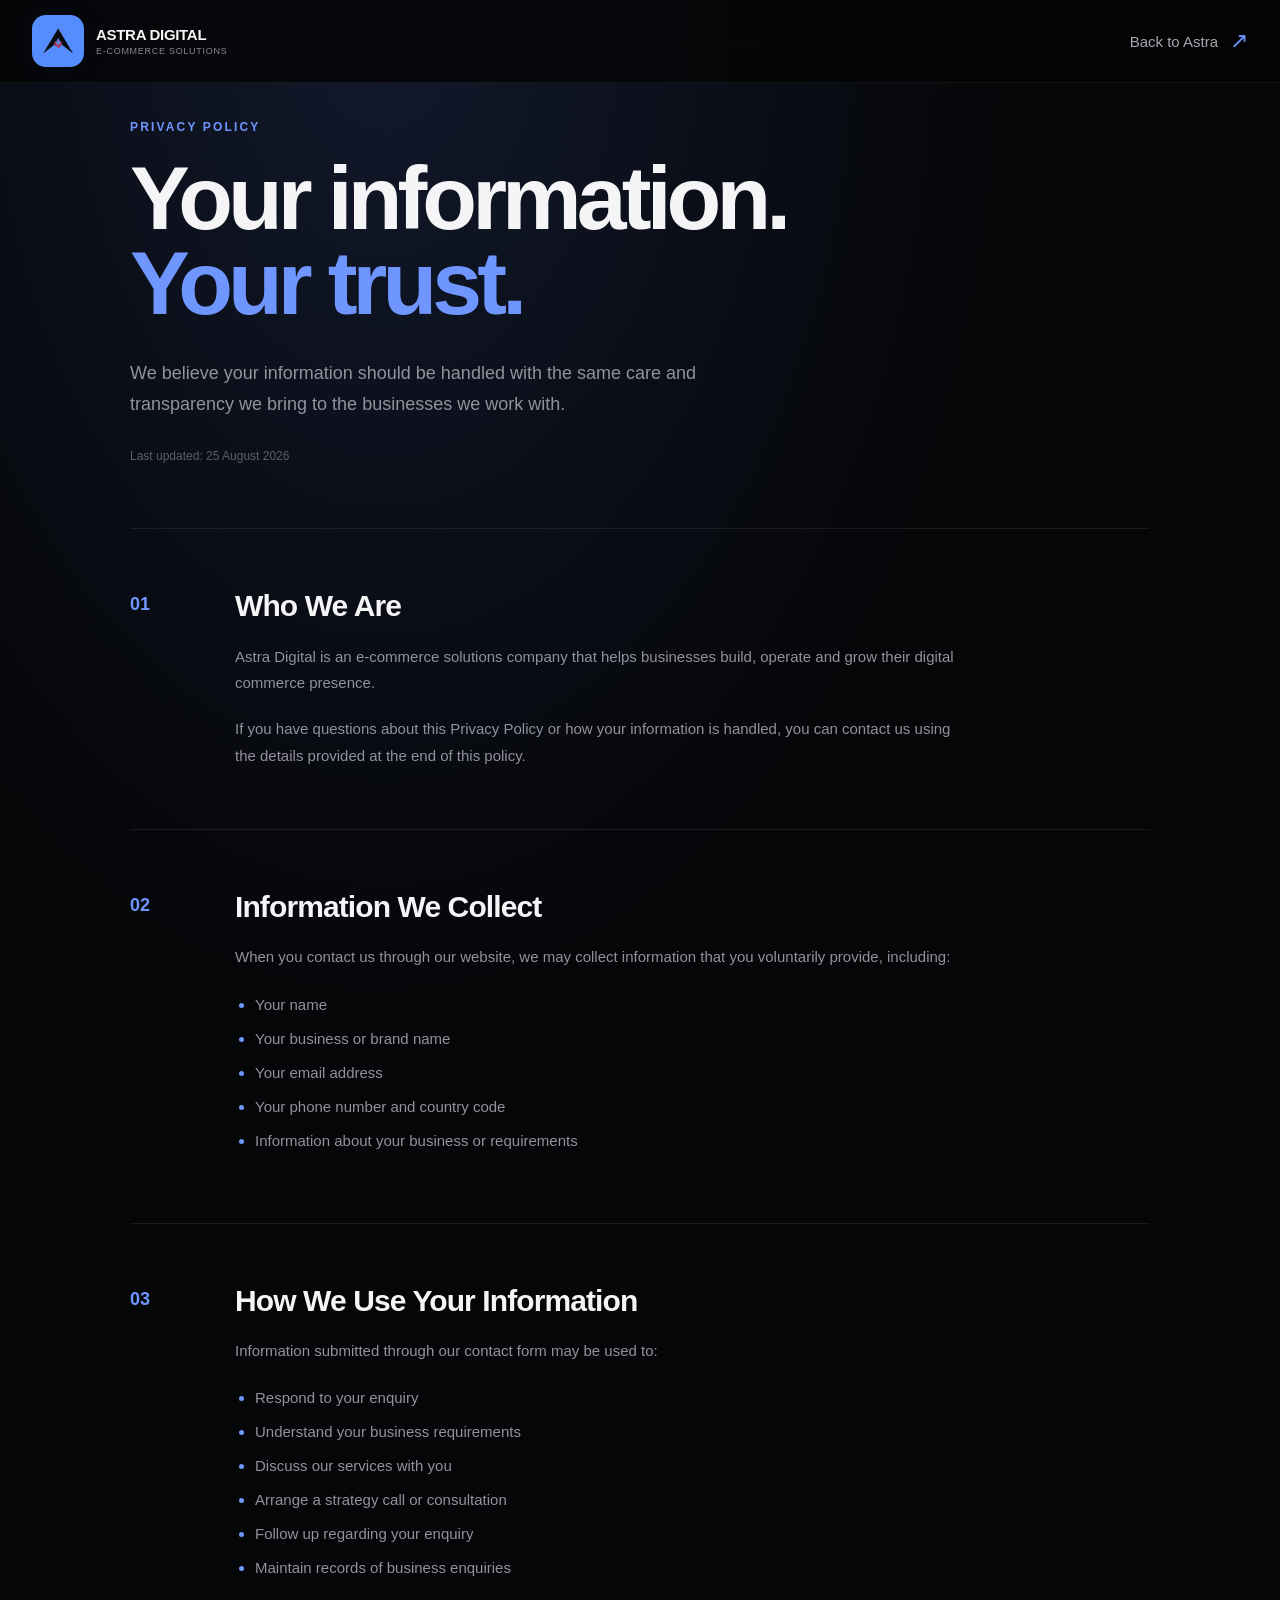
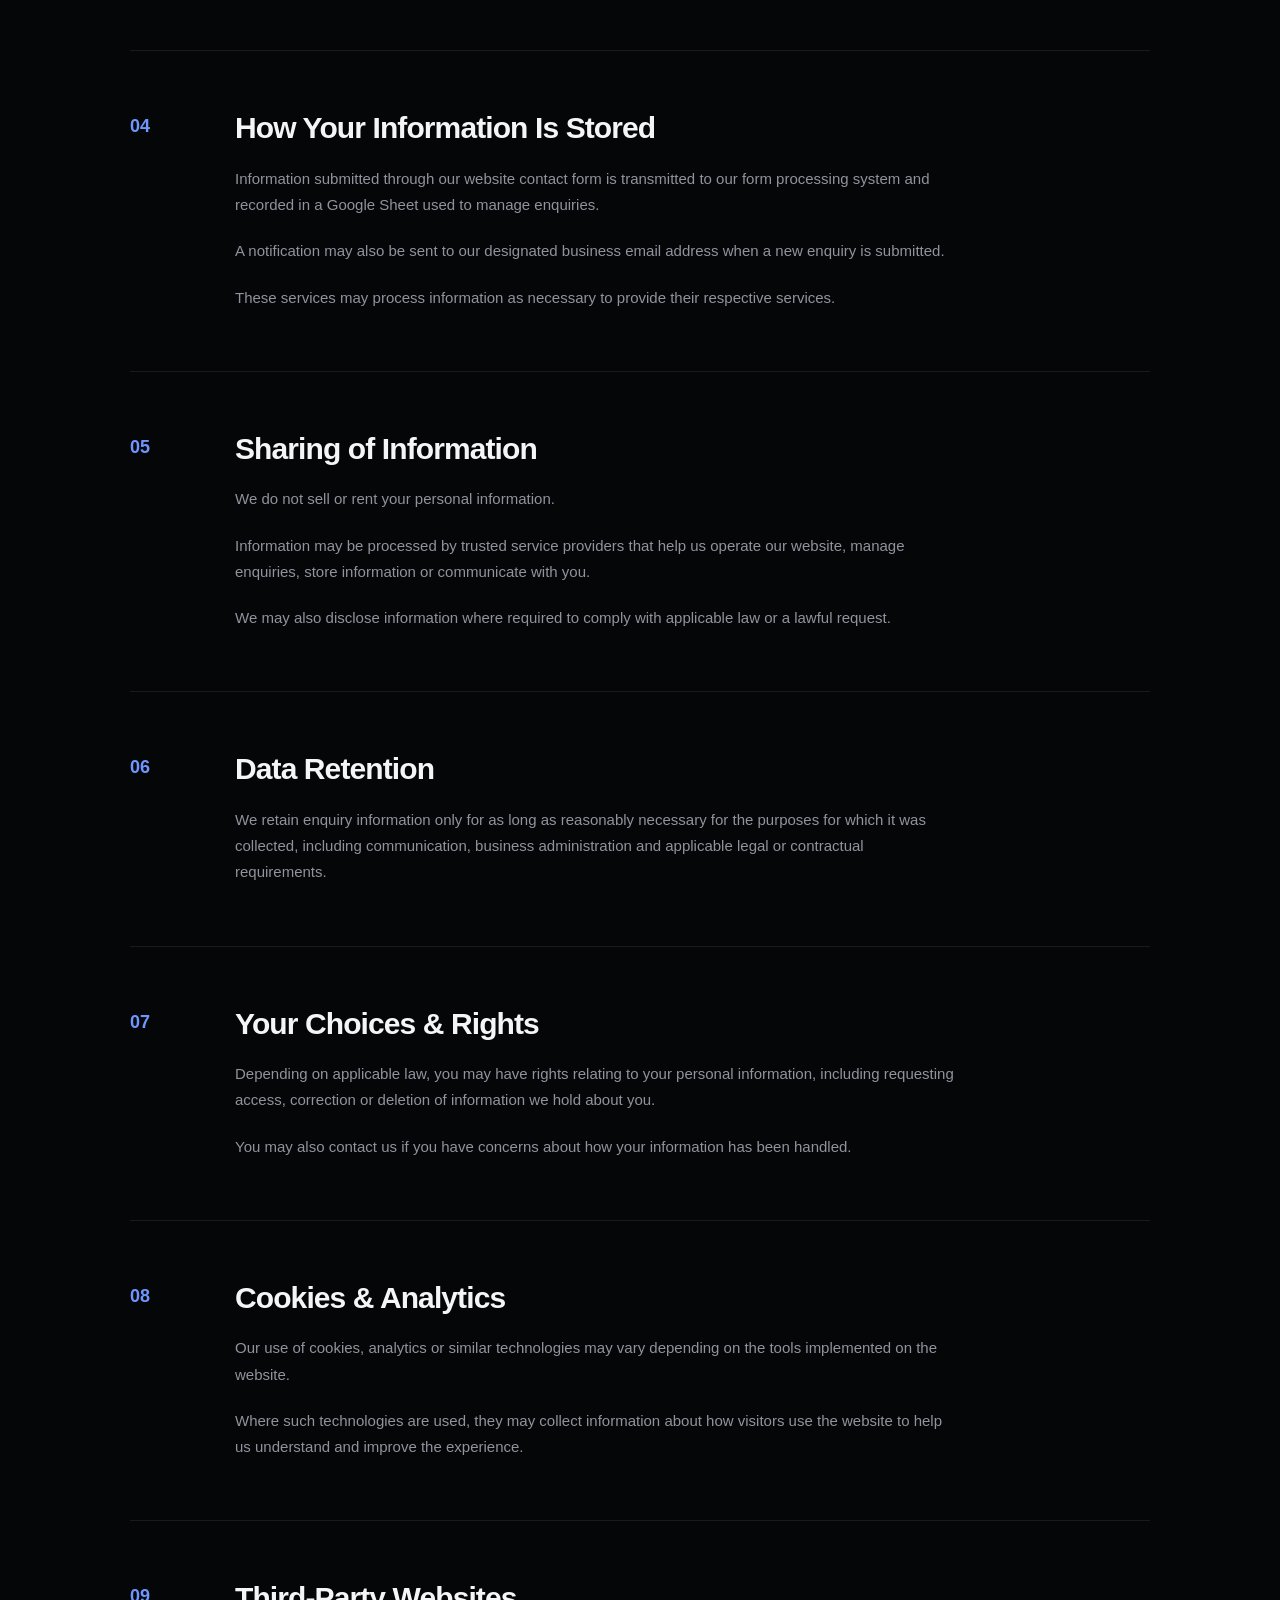
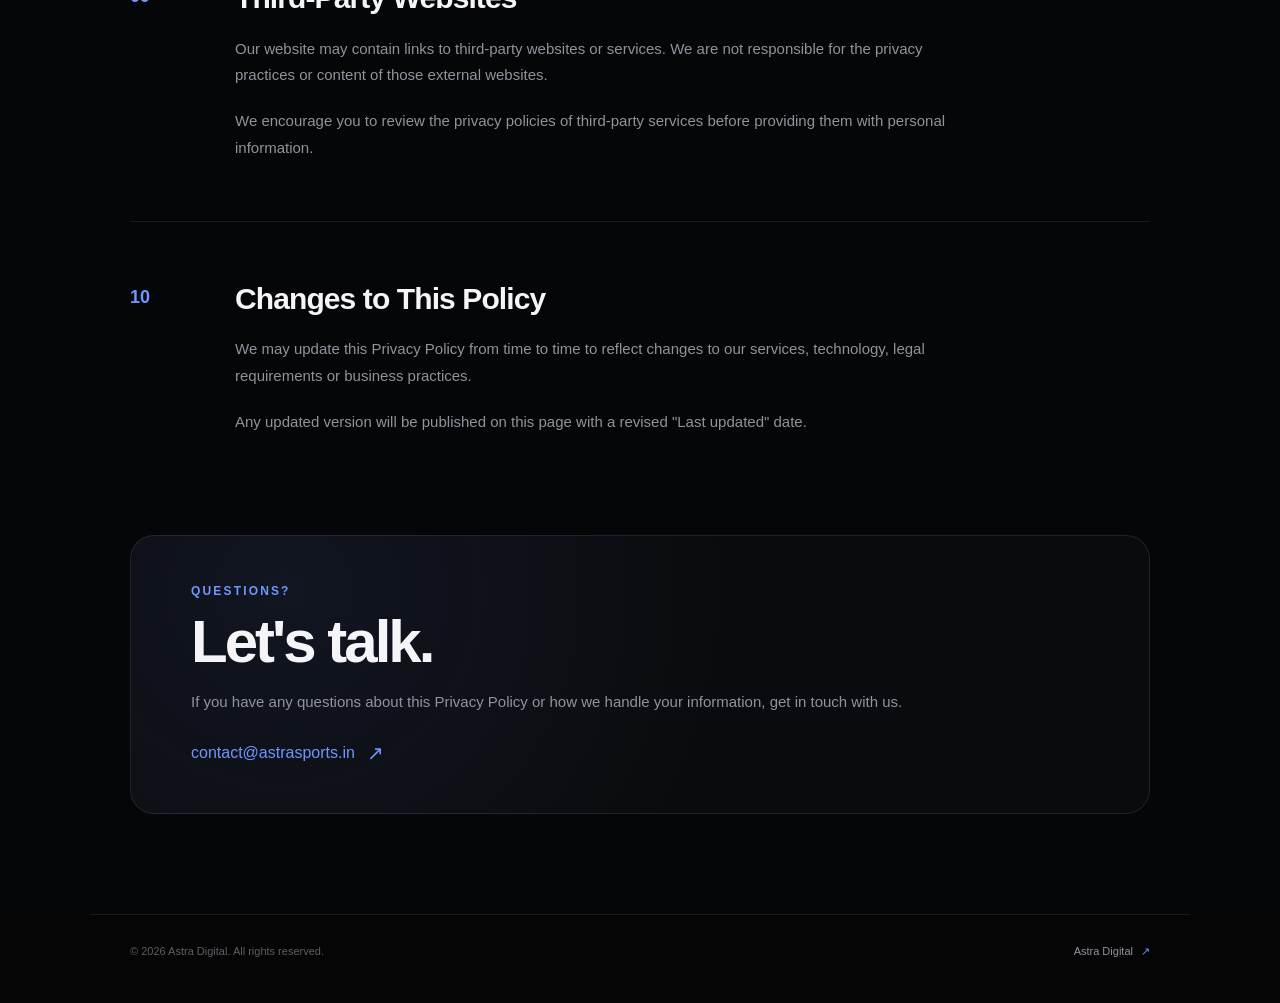
==== privacy-policy.html @ 1fd8cf03 "Update website" ====
<!DOCTYPE html>
<html lang="en">

<head>
    <meta charset="UTF-8">

    <meta
        name="viewport"
        content="width=device-width, initial-scale=1.0"
    >

    <title>Privacy Policy — Astra Digital</title>

    <meta
        name="description"
        content="Privacy Policy for Astra Digital — E-Commerce Solutions."
    >

    <link rel="stylesheet" href="css/styles.css">
    <link rel="stylesheet" href="css/privacy-policy.css">
</head>

<body>

   <!-- =====================================================
     PRIVACY PAGE NAVBAR
====================================================== -->

<header class="site-header privacy-header">

  <div class="container nav">

    <a href="index.html" class="logo">
      <span class="logo-mark">
        <img src="assets/images/astra-logo.png" alt="Astra Digital">
      </span>

      <span class="logo-text">
        <strong>ASTRA DIGITAL</strong>
        <small>E-COMMERCE SOLUTIONS</small>
      </span>
    </a>

    <a href="index.html" class="privacy-back">
      Back to Astra
      <span>↗</span>
    </a>

  </div>

</header>


    <!-- =========================
         PRIVACY POLICY
    ========================== -->

    <main class="privacy-page">

        <section class="privacy-hero">

            <div class="privacy-label">
                PRIVACY POLICY
            </div>

            <h1>
                Your information.
                <span>Your trust.</span>
            </h1>

            <p class="privacy-intro">
                We believe your information should be handled
                with the same care and transparency we bring
                to the businesses we work with.
            </p>

            <div class="privacy-updated">
                Last updated: 25 August 2026
            </div>

        </section>


        <section class="privacy-content">

            <article class="privacy-block">

                <span class="privacy-number">01</span>

                <div>
                    <h2>Who We Are</h2>

                    <p>
                        Astra Digital is an e-commerce solutions
                        company that helps businesses build,
                        operate and grow their digital commerce
                        presence.
                    </p>

                    <p>
                        If you have questions about this Privacy
                        Policy or how your information is handled,
                        you can contact us using the details provided
                        at the end of this policy.
                    </p>
                </div>

            </article>


            <article class="privacy-block">

                <span class="privacy-number">02</span>

                <div>
                    <h2>Information We Collect</h2>

                    <p>
                        When you contact us through our website,
                        we may collect information that you
                        voluntarily provide, including:
                    </p>

                    <ul>
                        <li>Your name</li>
                        <li>Your business or brand name</li>
                        <li>Your email address</li>
                        <li>Your phone number and country code</li>
                        <li>Information about your business or requirements</li>
                    </ul>

                </div>

            </article>


            <article class="privacy-block">

                <span class="privacy-number">03</span>

                <div>
                    <h2>How We Use Your Information</h2>

                    <p>
                        Information submitted through our contact
                        form may be used to:
                    </p>

                    <ul>
                        <li>Respond to your enquiry</li>
                        <li>Understand your business requirements</li>
                        <li>Discuss our services with you</li>
                        <li>Arrange a strategy call or consultation</li>
                        <li>Follow up regarding your enquiry</li>
                        <li>Maintain records of business enquiries</li>
                    </ul>

                </div>

            </article>


            <article class="privacy-block">

                <span class="privacy-number">04</span>

                <div>
                    <h2>How Your Information Is Stored</h2>

                    <p>
                        Information submitted through our website
                        contact form is transmitted to our form
                        processing system and recorded in a
                        Google Sheet used to manage enquiries.
                    </p>

                    <p>
                        A notification may also be sent to our
                        designated business email address when
                        a new enquiry is submitted.
                    </p>

                    <p>
                        These services may process information
                        as necessary to provide their respective
                        services.
                    </p>

                </div>

            </article>


            <article class="privacy-block">

                <span class="privacy-number">05</span>

                <div>
                    <h2>Sharing of Information</h2>

                    <p>
                        We do not sell or rent your personal
                        information.
                    </p>

                    <p>
                        Information may be processed by trusted
                        service providers that help us operate
                        our website, manage enquiries, store
                        information or communicate with you.
                    </p>

                    <p>
                        We may also disclose information where
                        required to comply with applicable law
                        or a lawful request.
                    </p>

                </div>

            </article>


            <article class="privacy-block">

                <span class="privacy-number">06</span>

                <div>
                    <h2>Data Retention</h2>

                    <p>
                        We retain enquiry information only for as
                        long as reasonably necessary for the
                        purposes for which it was collected,
                        including communication, business
                        administration and applicable legal or
                        contractual requirements.
                    </p>

                </div>

            </article>


            <article class="privacy-block">

                <span class="privacy-number">07</span>

                <div>
                    <h2>Your Choices &amp; Rights</h2>

                    <p>
                        Depending on applicable law, you may have
                        rights relating to your personal information,
                        including requesting access, correction or
                        deletion of information we hold about you.
                    </p>

                    <p>
                        You may also contact us if you have concerns
                        about how your information has been handled.
                    </p>

                </div>

            </article>


            <article class="privacy-block">

                <span class="privacy-number">08</span>

                <div>
                    <h2>Cookies &amp; Analytics</h2>

                    <p>
                        Our use of cookies, analytics or similar
                        technologies may vary depending on the
                        tools implemented on the website.
                    </p>

                    <p>
                        Where such technologies are used, they may
                        collect information about how visitors use
                        the website to help us understand and improve
                        the experience.
                    </p>

                </div>

            </article>


            <article class="privacy-block">

                <span class="privacy-number">09</span>

                <div>
                    <h2>Third-Party Websites</h2>

                    <p>
                        Our website may contain links to third-party
                        websites or services. We are not responsible
                        for the privacy practices or content of
                        those external websites.
                    </p>

                    <p>
                        We encourage you to review the privacy
                        policies of third-party services before
                        providing them with personal information.
                    </p>

                </div>

            </article>


            <article class="privacy-block">

                <span class="privacy-number">10</span>

                <div>
                    <h2>Changes to This Policy</h2>

                    <p>
                        We may update this Privacy Policy from time
                        to time to reflect changes to our services,
                        technology, legal requirements or business
                        practices.
                    </p>

                    <p>
                        Any updated version will be published on
                        this page with a revised "Last updated"
                        date.
                    </p>

                </div>

            </article>


            <!-- =========================
                 CONTACT CTA
            ========================== -->

            <section class="privacy-contact">

                <div class="privacy-label">
                    QUESTIONS?
                </div>

                <h2>
                    Let's talk.
                </h2>

                <p>
                    If you have any questions about this Privacy
                    Policy or how we handle your information,
                    get in touch with us.
                </p>

                <a
                    href="mailto:contact@astrasports.in"
                    class="privacy-email"
                >
                    contact@astrasports.in
                    <span>↗</span>
                </a>

            </section>

        </section>

    </main>


    <!-- =========================
         FOOTER
    ========================== -->

    <footer class="privacy-footer">

        <div>
            © 2026 Astra Digital. All rights reserved.
        </div>

        <a href="index.html">
            Astra Digital
            <span>↗</span>
        </a>

    </footer>

</body>

</html>
---- css/styles.css ----
/* =========================================================
   ASTRA DIGITAL
   GLOBAL DESIGN SYSTEM
========================================================= */

:root {
  --bg: #050505;
  --surface: #0f0f0f;
  --surface-2: #131313;
  --surface-3: #181818;

  --text: #f5f5f5;
  --text-soft: #c2c2c8;
  --text-muted: #8b8b95;
  --text-dim: #66666f;

  --blue: #558dff;
  --blue-bright: #6b98ff;
  --purple: #8b5cf6;

  --border: rgba(255, 255, 255, 0.08);
  --border-hover: rgba(255, 255, 255, 0.18);

  --green: #25d366;

  --container: 1280px;
  --gutter: 32px;

  --radius-sm: 12px;
  --radius-md: 16px;
  --radius-lg: 20px;
  --radius-xl: 24px;

  --ease: cubic-bezier(0.22, 1, 0.36, 1);
}


/* =========================================================
   RESET
========================================================= */

* {
  margin: 0;
  padding: 0;
  box-sizing: border-box;
}

html {
  scroll-behavior: smooth;
  background: var(--bg);
}

body {
  min-height: 100vh;

  background: var(--bg);
  color: var(--text);

  font-family: "Inter", sans-serif;

  -webkit-font-smoothing: antialiased;
  -moz-osx-font-smoothing: grayscale;

  overflow-x: hidden;
}

body,
button,
input,
textarea {
  font-family: "Inter", sans-serif;
}

a {
  color: inherit;
  text-decoration: none;
}

button,
input,
textarea {
  border: 0;
  outline: 0;
}

button {
  cursor: pointer;
}

img {
  max-width: 100%;
  display: block;
}

::selection {
  background: rgba(85, 141, 255, 0.35);
  color: #fff;
}


/* =========================================================
   GLOBAL
========================================================= */

.container {
  width: min(calc(100% - (var(--gutter) * 2)), var(--container));
  margin: 0 auto;
}

.section {
  position: relative;
  padding: 80px 0;
  background: var(--bg);
}

.section-label {
  display: inline-block;

  color: #a6a6af;

  font-family: "Inter", sans-serif;
  font-size: 11px;
  font-weight: 600;

  letter-spacing: 0.18em;
  text-transform: uppercase;
}

.section-heading {
  max-width: 760px;
  margin-bottom: 25px;
}

.section-heading.centered {
  margin-left: auto;
  margin-right: auto;
  text-align: center;
}

.section-heading h2 {
  margin-top: 18px;

  font-size: clamp(42px, 5vw, 64px);
  line-height: 1.05;

  letter-spacing: -0.045em;
  font-weight: 700;
}

.section-heading h2 span {
  display: block;

  color: #7d7d86;
}

.section-heading p {
  max-width: 680px;

  margin-top: 22px;

  color: var(--text-muted);

  font-size: 17px;
  line-height: 1.7;
}


/* =========================================================
   NAVBAR
========================================================= */

.site-header {
  position: fixed;

  top: 0;
  left: 0;

  width: 100%;

  z-index: 1000;

  border-bottom: 1px solid rgba(255, 255, 255, 0.06);

  background: rgba(5, 5, 5, 0.78);

  backdrop-filter: blur(20px);
  -webkit-backdrop-filter: blur(20px);
}

.nav {
  height: 82px;

  display: flex;
  align-items: center;
  justify-content: space-between;
}

.logo {
  display: inline-flex;
  align-items: center;

  gap: 12px;

  flex-shrink: 0;
}

.logo-mark {
  width: 52px;
  height: 52px;

  display: grid;
  place-items: center;

  flex-shrink: 0;

  border-radius: 14px;

  background: #558DFF;
  box-shadow: 0 0 25px rgba(85, 141, 255, 0.06);

  overflow: hidden;
}

.logo-mark img {
  width: 46px;
  height: 46px;

  display: block;

  object-fit: contain;
}

.logo-text {
  display: flex;
  flex-direction: column;

  gap: 3px;
}

.logo-text strong {
  font-size: 15px;
  font-weight: 700;

  letter-spacing: -0.02em;
}

.logo-text small {
  color: var(--text-muted);

  font-size: 9px;
  font-weight: 500;

  letter-spacing: 0.08em;
}

.nav-links {
  display: flex;
  align-items: center;

  gap: 36px;

  margin-left: auto;
  margin-right: 55px;
}

.nav-links a {
  color: #a5a5ad;

  font-size: 13px;
  font-weight: 500;

  transition:
    color 0.3s ease;
}

.nav-links a:hover {
  color: #fff;
}

.nav-button {
  display: inline-flex;
  align-items: center;
  justify-content: center;

  gap: 9px;

  min-height: 44px;

  padding: 0 18px;

  border-radius: 12px;

  background: var(--blue);

  color: #fff;

  font-size: 12px;
  font-weight: 600;

  transition:
    transform 0.3s var(--ease),
    background 0.3s ease,
    box-shadow 0.3s ease;
}

.nav-button:hover {
  transform: translateY(-2px);

  background: var(--blue-bright);

  box-shadow:
    0 12px 30px rgba(85, 141, 255, 0.2);
}

.nav-button span {
  font-size: 16px;
}

.mobile-menu-toggle {
  display: none;

  width: 42px;
  height: 42px;

  border: 1px solid var(--border);
  border-radius: 12px;

  background: var(--surface);

  flex-direction: column;
  align-items: center;
  justify-content: center;

  gap: 4px;
}

.mobile-menu-toggle span {
    display: block;

    width: 18px;
    height: 2px;

    border-radius: 10px;

    background: #fff;

    transition:
        transform 0.35s cubic-bezier(0.22, 1, 0.36, 1),
        opacity 0.25s ease;
}

.mobile-menu-toggle.active span:nth-child(1) {
    transform: translateY(4px) rotate(45deg);
}

.mobile-menu-toggle.active span:nth-child(2) {
    opacity: 0;
}

.mobile-menu-toggle.active span:nth-child(3) {
    transform: translateY(-4px) rotate(-45deg);
}

.mobile-menu {
  display: none;
}



/* =========================================================
   BUTTONS
========================================================= */

.button {
  min-height: 54px;

  display: inline-flex;
  align-items: center;
  justify-content: center;

  gap: 10px;

  padding: 0 23px;

  border-radius: 12px;

  font-size: 14px;
  font-weight: 600;

  transition:
    transform 0.3s var(--ease),
    border-color 0.3s ease,
    background 0.3s ease,
    box-shadow 0.3s ease;
}

.button-primary {
  background:
    linear-gradient(
      100deg,
      var(--blue),
      var(--purple)
    );

  color: #fff;

  box-shadow:
    0 14px 35px rgba(85, 141, 255, 0.16);
}

.button-primary:hover {
  transform: translateY(-3px);

  box-shadow:
    0 20px 45px rgba(85, 141, 255, 0.25);
}

.button-secondary {
  border: 1px solid var(--border);

  background: rgba(255, 255, 255, 0.015);

  color: #fff;
}

.button-secondary:hover {
  transform: translateY(-3px);

  border-color: var(--border-hover);

  background: rgba(255, 255, 255, 0.04);
}


/* =========================================================
   HERO — ASTRA DIGITAL
========================================================= */

.hero {
  position: relative;
  min-height: 100vh;

  display: flex;
  align-items: center;

  padding-top: 82px;

  overflow: hidden;

  background:
    radial-gradient(
      900px 500px at 50% 0%,
      rgba(52, 72, 170, 0.18),
      transparent 72%
    ),
    radial-gradient(
      700px 500px at 90% 28%,
      rgba(104, 65, 170, 0.10),
      transparent 72%
    ),
    #050505;
}


/* =========================================================
   HERO ATMOSPHERE
========================================================= */

.hero::before {
  content: "";

  position: absolute;
  inset: 0;

  pointer-events: none;

  background:
    radial-gradient(
      800px 420px at 50% -5%,
      rgba(72, 92, 220, 0.16),
      transparent 72%
    ),
    radial-gradient(
      600px 420px at 82% 30%,
      rgba(122, 73, 190, 0.08),
      transparent 72%
    );

  z-index: 0;
}


/* Soft concentrated glow */

.hero-bg-glow {
  position: absolute;

  width: 1000px;
  height: 560px;

  top: -260px;
  left: 50%;

  transform: translateX(-50%);

  border-radius: 50%;

  background:
    radial-gradient(
      ellipse at center,
      rgba(67, 89, 210, 0.20) 0%,
      rgba(67, 89, 210, 0.10) 32%,
      rgba(67, 89, 210, 0.035) 52%,
      transparent 74%
    );

  filter: blur(42px);

  pointer-events: none;

  z-index: 0;
}


/* Subtle purple atmosphere on the right */

.hero::after {
  content: "";

  position: absolute;

  width: 700px;
  height: 500px;

  top: 100px;
  right: -320px;

  border-radius: 50%;

  background:
    radial-gradient(
      ellipse,
      rgba(126, 76, 190, 0.075),
      transparent 70%
    );

  filter: blur(55px);

  pointer-events: none;

  z-index: 0;
}


/* =========================================================
   HERO CONTAINER
========================================================= */

.hero-container {
  position: relative;
  z-index: 2;

  width: min(
    calc(100% - 64px),
    1180px
  );

  min-height: calc(100vh - 82px);

  margin: 0 auto;

  display: flex;
  align-items: center;
  justify-content: center;

  padding: 70px 0 100px;
}


/* =========================================================
   HERO CONTENT
========================================================= */

.hero-content {
  width: 100%;

  max-width: 1050px;

  margin: 0 auto;

  text-align: center;
}


/* =========================================================
   EYEBROW
========================================================= */

.hero-eyebrow {
  width: fit-content;

  margin: 0 auto 28px;

  display: inline-flex;
  align-items: center;

  gap: 9px;

  padding: 8px 13px;

  border: 1px solid rgba(120, 135, 255, 0.20);

  border-radius: 999px;

  background:
    rgba(65, 78, 170, 0.075);

  color: #a4add2;

  font-size: 10px;
  font-weight: 600;

  letter-spacing: 0.17em;

  box-shadow:
    inset 0 0 20px rgba(80, 100, 255, 0.025);
}

.hero-eyebrow-dot {
  width: 6px;
  height: 6px;

  flex-shrink: 0;

  border-radius: 50%;

  background: #718bff;

  box-shadow:
    0 0 12px rgba(113, 139, 255, 0.8);
}


/* =========================================================
   HEADLINE
========================================================= */

.hero-title {
  max-width: 1050px;

  margin: 0 auto;

  color: #f7f7f8;

  font-size: clamp(58px, 5.35vw, 82px);

  font-weight: 700;

  line-height: 1.02;

  letter-spacing: -0.055em;
}

.hero-title .hero-accent {
  display: inline;

  background:
    linear-gradient(
      90deg,
      #628cff 0%,
      #7284ff 35%,
      #8875f7 68%,
      #9a6de8 100%
    );

  -webkit-background-clip: text;
  background-clip: text;

  -webkit-text-fill-color: transparent;

  color: transparent;
}


/* =========================================================
   DESCRIPTION
========================================================= */

.hero-description {
  max-width: 900px;

  margin: 30px auto 0;

  color: #a6a6b0;

  font-size: 18px;

  line-height: 1.65;

  text-align: center;
}


/* =========================================================
   HERO ACTIONS
========================================================= */

.hero-actions {
  display: flex;

  align-items: center;
  justify-content: center;

  gap: 12px;

  margin-top: 34px;
}


/* =========================================================
   HERO BUTTON
========================================================= */

.hero-btn {
  min-height: 52px;

  display: inline-flex;
  align-items: center;
  justify-content: center;

  gap: 9px;

  padding: 0 21px;

  border-radius: 11px;

  font-size: 12px;
  font-weight: 600;

  transition:
    transform 0.3s var(--ease),
    background 0.3s ease,
    border-color 0.3s ease,
    box-shadow 0.3s ease;
}


/* Primary */

.hero-btn-primary {
  border:
    1px solid rgba(112, 130, 255, 0.55);

  background:
    linear-gradient(
      135deg,
      #587dff 0%,
      #6675ff 50%,
      #7568ef 100%
    );

  color: #fff;

  box-shadow:
    0 12px 32px rgba(76, 100, 255, 0.18);
}

.hero-btn-primary:hover {
  transform: translateY(-2px);

  box-shadow:
    0 16px 38px rgba(76, 100, 255, 0.27);
}

.hero-btn-primary span {
  font-size: 16px;
}


/* Secondary */

.hero-btn-secondary {
  border:
    1px solid rgba(255, 255, 255, 0.10);

  background:
    rgba(255, 255, 255, 0.018);

  color: #d5d5da;
}

.hero-btn-secondary:hover {
  transform: translateY(-2px);

  border-color:
    rgba(255, 255, 255, 0.18);

  background:
    rgba(255, 255, 255, 0.045);
}


/* =========================================================
   TRUST
========================================================= */

.hero-trust {
  display: flex;
  align-items: center;
  justify-content: center;

  gap: 8px;

  margin-top: 22px;

  color: #66666f;

  font-size: 10px;
}

.hero-trust-dot {
  width: 5px;
  height: 5px;

  border-radius: 50%;

  background: #4fbb79;

  box-shadow:
    0 0 8px rgba(79, 187, 121, 0.35);
}


/* =========================================================
   HERO MOBILE
========================================================= */

@media (max-width: 768px) {

  .hero {
    min-height: auto;

    padding-top: 30px;

    background:
      radial-gradient(
        500px 350px at 50% 0%,
        rgba(52, 72, 170, 0.14),
        transparent 72%
      ),
      #050505;
  }

  .hero-container {
    width:
      calc(100% - 40px);

    min-height:
      calc(100vh - 70px);

    padding:
      80px 0
      70px;
  }

  .hero-content {
    max-width: 100%;
  }

  .hero-eyebrow {
    margin-bottom: 22px;

    padding: 7px 11px;

    font-size: 8px;

    letter-spacing: 0.14em;
  }

  .hero-title {
    font-size:
      clamp(43px, 12vw, 58px);

    line-height: 0.99;

    letter-spacing: -0.055em;
  }

  .hero-title span {
    margin-top: 3px;
  }

  .hero-description {
    max-width: 500px;

    margin-top: 23px;

    font-size: 14px;

    line-height: 1.65;
  }

  .hero-actions {
    flex-direction: column;

    width: 100%;

    margin-top: 28px;
  }

  .hero-btn {
    width: 100%;

    min-height: 52px;
  }

  .hero-trust {
    margin-top: 20px;

    font-size: 9px;
  }

  .hero-bg-glow {
    width: 650px;
    height: 400px;

    top: -180px;
  }

  .hero::after {
    width: 450px;
    height: 350px;

    right: -280px;
    top: 180px;
  }
}


@media (max-width: 420px) {

  .hero-container {
    width:
      calc(100% - 32px);

    padding-top: 65px;
  }

  .hero-title {
    font-size: 43px;
  }

  .hero-description {
    font-size: 13px;
  }
}


/* =========================================================
   PARTNERS
========================================================= */

.partners-section {
  border-top: 1px solid rgba(255, 255, 255, 0.05);
}

.platform-grid {
  display: grid;

  grid-template-columns: repeat(3, 1fr);

  gap: 16px;
}

.platform-card {
  position: relative;

  min-height: 290px;

  padding: 30px;

  display: flex;
  flex-direction: column;

  border:
    1px solid var(--border);

  border-radius: var(--radius-lg);

  background: var(--surface);

  transition:
    transform 0.4s var(--ease),
    border-color 0.4s ease,
    background 0.4s ease;
}

.platform-card:hover {
  transform: translateY(-6px);

  border-color: var(--border-hover);

  background: #111115;
}

.platform-logo {
  width: 52px;
  height: 52px;

  display: grid;
  place-items: center;

  margin-bottom: 42px;

  border-radius: 15px;

  font-size: 20px;
  font-weight: 700;
}

.shopify-logo {
  background: rgba(149, 191, 71, 0.12);
  color: #95bf47;
}

.google-logo {
  background: rgba(66, 133, 244, 0.12);
  color: #7da8ff;
}

.meta-logo {
  background: rgba(24, 119, 242, 0.12);
  color: #5b9cff;
}

.platform-content {
  max-width: 330px;
}

.platform-content > span {
  color: var(--text-dim);

  font-size: 9px;
  font-weight: 600;

  letter-spacing: 0.16em;
}

.platform-content h3 {
  margin-top: 10px;

  font-size: 28px;
  font-weight: 600;

  letter-spacing: -0.03em;
}

.platform-content p {
  margin-top: 10px;

  color: var(--text-muted);

  font-size: 13px;
  line-height: 1.6;
}

.card-arrow {
  position: absolute;

  right: 25px;
  bottom: 25px;

  color: #55555d;

  font-size: 18px;

  transition:
    color 0.3s ease,
    transform 0.3s ease;
}

.platform-card:hover .card-arrow {
  color: #fff;

  transform: translate(3px, -3px);
}


/* =====================================================
   SERVICES SECTION
===================================================== */

.services-section {
    width: 100%;
    padding: 120px 0;
    background: #050505;
    color: #f5f5f7;
}

.services-container {
    width: min(1400px, calc(100% - 80px));
    margin: 0 auto;
}


/* =====================================================
   HEADER
===================================================== */

.services-header {
    max-width: 900px;
    margin-bottom: 70px;
}

.services-eyebrow {
    display: block;
    margin-bottom: 18px;

    color: #7fa8ff;

    font-size: 13px;
    font-weight: 600;
    letter-spacing: 4px;
    text-transform: uppercase;
}

.services-title {
    margin: 0 0 22px;

    font-size: clamp(48px, 5vw, 72px);
    line-height: 1.02;
    letter-spacing: -3px;
    font-weight: 650;
}

.services-description {
    max-width: 820px;
    margin: 0;

    color: #9b9ba5;

    font-size: 20px;
    line-height: 1.6;
}


/* =====================================================
   SERVICES GRID
===================================================== */

.services-grid {
    display: grid;
    grid-template-columns: repeat(3, 1fr);
    gap: 20px;
}


/* =====================================================
   SERVICE CARD
===================================================== */

.service-card {
    position: relative;

    min-height: 310px;

    padding: 28px;

    display: flex;
    flex-direction: column;

    background: #101010;

    border: 1px solid #292929;
    border-radius: 18px;

    transition:
        transform 0.3s ease,
        border-color 0.3s ease,
        background 0.3s ease;
}

.service-card:hover {
    transform: translateY(-5px);

    background: #121212;

    border-color: #393939;
}


/* =====================================================
   SERVICE NUMBER
===================================================== */

.service-icon {
    width: 52px;
    height: 52px;

    margin-bottom: 28px;

    display: flex;
    align-items: center;
    justify-content: center;

    background: #1d2536;

    border-radius: 14px;

    color: #86adff;
}

.service-icon span {
    font-size: 14px;
    font-weight: 600;
    letter-spacing: 1px;
}


/* Individual accents */

.service-icon-build {
    color: #91b5ff;
}

.service-icon-grow {
    color: #8faeff;
}

.service-icon-retain {
    color: #a394ff;
}

.service-icon-operate {
    color: #8aaeff;
}

.service-icon-presence {
    color: #91b5ff;
}

.service-icon-marketplace {
    color: #a18fff;
}


/* =====================================================
   CARD CONTENT
===================================================== */

.service-content {
    height: 100%;

    display: flex;
    flex-direction: column;
}

.service-category {
    margin-bottom: 11px;

    color: #73737f;

    font-size: 11px;
    font-weight: 600;
    letter-spacing: 2px;
    text-transform: uppercase;
}

.service-content h3 {
    margin: 0 0 13px;

    color: #f1f1f3;

    font-size: 23px;
    line-height: 1.25;
    font-weight: 600;

    letter-spacing: -0.5px;
}

.service-content p {
    max-width: 430px;

    margin: 0;

    color: #9b9ba5;

    font-size: 16px;
    line-height: 1.55;
}


/* =====================================================
   LEARN MORE
===================================================== */

.service-link {
    width: fit-content;

    margin-top: auto;
    padding-top: 25px;

    display: inline-flex;
    align-items: center;
    gap: 8px;

    color: #82aaff;

    font-size: 16px;
    font-weight: 500;

    text-decoration: none;

    transition:
        gap 0.25s ease,
        color 0.25s ease;
}

.service-link span {
    font-size: 21px;
    line-height: 1;
}

.service-link:hover {
    gap: 13px;
    color: #a5c1ff;
}


/* =====================================================
   TABLET
===================================================== */

@media (max-width: 1000px) {

    .services-grid {
        grid-template-columns: repeat(2, 1fr);
    }

}


/* =====================================================
   MOBILE
===================================================== */

@media (max-width: 700px) {

    .services-section {
        padding: 80px 0 90px;
    }

    .services-container {
        width: calc(100% - 40px);
    }

    .services-header {
        margin-bottom: 45px;
    }

    .services-eyebrow {
        margin-bottom: 15px;

        font-size: 12px;
        letter-spacing: 3px;
    }

    .services-title {
        margin-bottom: 18px;

        font-size: 44px;
        line-height: 1.02;
        letter-spacing: -2px;
    }

    .services-description {
        font-size: 17px;
        line-height: 1.6;
    }

    .services-grid {
        grid-template-columns: 1fr;
        gap: 16px;
    }

    .service-card {
        min-height: 285px;
        padding: 24px;

        border-radius: 16px;
    }

    .service-icon {
        width: 48px;
        height: 48px;

        margin-bottom: 24px;

        border-radius: 13px;
    }

    .service-content h3 {
        font-size: 21px;
    }

    .service-content p {
        font-size: 16px;
    }

    .service-link {
        padding-top: 22px;
    }

}

/* =====================================================
   SERVICES — DESKTOP CARD LAYOUT
===================================================== */

.service-card {
    display: grid;
    grid-template-columns: 60px minmax(0, 1fr);
    column-gap: 20px;
}


/* NUMBER */

.service-icon {
    grid-column: 1;
    grid-row: 1;

    margin: 0;
}


/* CATEGORY + HEADING */

.service-content {
    grid-column: 2;
    grid-row: 1;

    min-width: 0;
}


/* CATEGORY */

.service-category {
    margin: 0 0 12px;
}


/* HEADING */

.service-card h3 {
    margin: 0;
}


/* PARAGRAPH — FULL WIDTH */

.service-card > p {
    grid-column: 1 / -1;
    grid-row: 2;

    margin: 25px 0 0;
}

.service-card h3 {
    margin: 0;
    min-height: 60px;
}

/* LEARN MORE — FULL WIDTH */

.service-card > .service-link {
    grid-column: 1 / -1;
    grid-row: 3;

    margin-top: 0px;
}


/* =====================================================
   SELECTED WORK
===================================================== */

.work-section {
    width: 100%;
    padding: 120px 0 80px;

    background: #050505;
    color: #f5f5f7;
}

.work-container {
    width: min(1440px, calc(100% - 80px));
    margin: 0 auto;
}


/* =====================================================
   HEADER
===================================================== */

.work-header {
    display: grid;
    grid-template-columns: minmax(0, 1fr) 360px;
    gap: 80px;

    align-items: end;

    margin-bottom: 70px;
}

.work-eyebrow {
    display: block;

    margin-bottom: 20px;

    color: #6f96ff;

    font-size: 12px;
    font-weight: 600;
    letter-spacing: 3px;

    text-transform: uppercase;
}

.work-heading h2 {
    max-width: 800px;

    margin: 0;

    color: #f5f5f7;

    font-size: clamp(52px, 5vw, 78px);
    line-height: 0.98;

    letter-spacing: -4px;
    font-weight: 650;
}

.work-heading h2 span {
    display: block;
    color: #6f96ff;
}


.work-intro {
    margin: 0;

    color: #a0a0aa;

    font-size: 17px;
    line-height: 1.55;
}


/* =====================================================
   WORK GRID
===================================================== */

.work-grid {
    display: grid;

    grid-template-columns: repeat(3, 1fr);

    gap: 18px;
}


/* =====================================================
   WORK CARD
===================================================== */

.work-card {
    display: block;

    overflow: hidden;

    background: #101010;

    border: 1px solid #272727;
    border-radius: 20px;

    color: inherit;
    text-decoration: none;

    transition:
        transform 0.35s ease,
        border-color 0.35s ease;
}

.work-card:hover {
    transform: translateY(-6px);

    border-color: #3a3a3a;
}


/* =====================================================
   WEBSITE SHOWCASE IMAGE
===================================================== */

.work-image {
    position: relative;

    width: 100%;

    overflow: hidden;

    background: #111;

    line-height: 0;
}

.work-image img {
    display: block;

    width: 100%;
    height: auto;

    object-fit: contain;

    transition: transform 0.5s ease;
}

.work-card:hover .work-image img {
    transform: scale(1.02);
}


/* =====================================================
   IMAGE OVERLAY
   Optional — keep subtle
===================================================== */

.work-image-overlay {
    position: absolute;

    inset: 0;

    pointer-events: none;

    background:
        linear-gradient(
            180deg,
            rgba(0, 0, 0, 0.02) 0%,
            rgba(0, 0, 0, 0.04) 55%,
            rgba(0, 0, 0, 0.20) 100%
        );
}


/* =====================================================
   BRAND NAME OVERLAY
   Optional
===================================================== */

.work-brand {
    position: absolute;

    inset: 0;

    display: flex;
    align-items: center;
    justify-content: center;

    color: #ffffff;

    font-size: 28px;
    font-weight: 650;

    letter-spacing: -1px;

    text-shadow:
        0 2px 20px rgba(0, 0, 0, 0.35);

    pointer-events: none;
}


/* =====================================================
   CARD CONTENT
===================================================== */

.work-card-content {
    min-height: 128px;

    padding: 25px 27px;

    display: flex;
    align-items: flex-end;
    justify-content: space-between;

    gap: 20px;
}

.work-category {
    display: block;

    margin-bottom: 10px;

    color: #686871;

    font-size: 10px;
    font-weight: 600;

    letter-spacing: 2px;

    text-transform: uppercase;
}

.work-card-content h3 {
    margin: 0 0 5px;

    color: #eeeeef;

    font-size: 23px;
    line-height: 1.2;

    font-weight: 600;
}

.work-card-content p {
    margin: 0;

    color: #777780;

    font-size: 13px;
}

.work-arrow {
    flex-shrink: 0;

    color: #777780;

    font-size: 28px;
    font-weight: 300;

    transition:
        transform 0.3s ease,
        color 0.3s ease;
}

.work-card:hover .work-arrow {
    color: #9ab8ff;

    transform: translate(3px, -3px);
}


/* =====================================================
   TRUSTED BRANDS
===================================================== */

.trusted-brands {
    margin-top: 75px;
    padding-top: 28px;

    border-top: 1px solid #202020;

    display: flex;
    align-items: center;
    justify-content: space-between;

    gap: 50px;
}

.trusted-label {
    flex-shrink: 0;

    color: #686871;

    font-size: 11px;
    font-weight: 600;

    letter-spacing: 2.5px;
    text-transform: uppercase;

    white-space: nowrap;
}


/* LOGO STRIP */

.trusted-logo-strip {
    flex: 1;

    display: flex;
    align-items: center;
    justify-content: flex-end;

    gap: 55px;
}

.trusted-logo {
    display: flex;
    align-items: center;
    justify-content: center;

    width: 130px;
    height: 45px;
}

.trusted-logo img {
    display: block;

    width: auto;
    height: auto;

    max-width: 130px;
    max-height: 42px;

    object-fit: contain;

    opacity: 0.7;

    transition: opacity 0.3s ease;
}

.trusted-logo img:hover {
    opacity: 1;
}


/* =====================================================
   MOBILE
===================================================== */

@media (max-width: 700px) {

    .trusted-brands {
        margin-top: 55px;
        padding-top: 25px;

        display: block;
    }

    .trusted-label {
        display: block;

        margin-bottom: 25px;
    }

    .trusted-logo-strip {
        width: 100%;

        display: flex;
        align-items: center;
        justify-content: space-between;

        gap: 15px;
    }

    .trusted-logo {
        width: auto;
        height: 35px;
        flex: 1;
    }

    .trusted-logo img {
        max-width: 90px;
        max-height: 32px;
    }

}

/* =====================================================
   TABLET
===================================================== */

@media (max-width: 1000px) {

    .work-header {
        grid-template-columns: 1fr;

        gap: 25px;
    }

    .work-intro {
        max-width: 600px;
    }

    .work-grid {
        grid-template-columns: 1fr;
    }

}


/* =====================================================
   MOBILE
===================================================== */

@media (max-width: 700px) {

    .work-section {
        padding: 85px 0 60px;
    }

    .work-container {
        width: calc(100% - 40px);
    }


    /* HEADER */

    .work-header {
        margin-bottom: 45px;

        gap: 20px;
    }

    .work-eyebrow {
        margin-bottom: 15px;

        font-size: 11px;
        letter-spacing: 2.5px;
    }

    .work-heading h2 {
        font-size: 45px;
        line-height: 1;

        letter-spacing: -2.5px;
    }

    .work-intro {
        font-size: 16px;
        line-height: 1.55;
    }


    /* WORK GRID */

    .work-grid {
        grid-template-columns: 1fr;

        gap: 16px;
    }


    /* WORK CARD */

    .work-card {
        border-radius: 17px;
    }


    /* IMPORTANT:
       Do NOT force a fixed height on the image.
       Our showcase images already contain the
       desktop + mobile website composition.
    */

    .work-image {
        height: auto;
    }

    .work-image img {
        width: 100%;
        height: auto;

        object-fit: contain;
    }


    /* CARD CONTENT */

    .work-card-content {
        min-height: 120px;

        padding: 22px;
    }

    .work-category {
        margin-bottom: 8px;

        font-size: 9px;
    }

    .work-card-content h3 {
        font-size: 21px;
    }

    .work-card-content p {
        font-size: 12px;
    }

    .work-arrow {
        font-size: 25px;
    }


    /* TRUSTED BRANDS */

    .trusted-brands {
        margin-top: 55px;

        padding-top: 25px;

        display: flex;
        flex-direction: column;

        align-items: flex-start;

        gap: 25px;
    }

    .trusted-label {
        margin: 0;

        font-size: 10px;
        letter-spacing: 2px;
    }


    /* LOGOS */

    .trusted-logos {
        width: 100%;

        display: flex;
        align-items: center;
        justify-content: space-between;

        gap: 20px;
    }

    .trusted-logos img {
        max-width: 90px;
        max-height: 30px;
    }

}


/* =====================================================
   SMALL MOBILE
===================================================== */

@media (max-width: 420px) {

    .work-container {
        width: calc(100% - 28px);
    }

    .work-heading h2 {
        font-size: 40px;
        letter-spacing: -2px;
    }

    .work-intro {
        font-size: 15px;
    }

    .work-card-content {
        padding: 19px;
    }

    .trusted-logos {
        gap: 12px;
    }

    .trusted-logos img {
        max-width: 78px;
        max-height: 26px;
    }

}


/* =========================================================
   WHY ASTRA
========================================================= */

.why-grid {
  display: grid;

  grid-template-columns: repeat(3, 1fr);

  gap: 16px;
}

.why-card {
  min-height: 330px;

  padding: 30px;

  border:
    1px solid var(--border);

  border-radius: var(--radius-lg);

  background: var(--surface);

  transition:
    transform 0.4s var(--ease),
    border-color 0.4s ease;
}

.why-card:hover {
    transform: translateY(-5px);
    border-color: rgba(111, 150, 255, 0.32);
    box-shadow: 0 14px 40px rgba(0, 0, 0, 0.25);
}

.why-number {
    display: block;

    color: #6f96ff;

    font-size: 38px;
    font-weight: 500;
    line-height: 1;

    letter-spacing: -0.04em;
}

.why-card h3 {
  max-width: 260px;

  margin-top: 35px;

  font-size: 25px;

  line-height: 1.15;

  letter-spacing: -0.035em;
}

.why-card p {
  margin-top: 14px;

  color: var(--text-muted);

  font-size: 13px;
  line-height: 1.65;
}

/* =====================================================
   WHY ASTRA — ASTRA STYLE
===================================================== */

.why-section .section-label {
    color: #6f96ff;
}

.why-section .section-heading h2 {
    color: #f5f5f7;
}

.why-section .section-heading h2 span {
    color: #6f96ff;
}

.why-section .section-heading h2 span {
    display: inline;
}

/* =====================================================
   WHY ASTRA — CARD FOOTER
===================================================== */

.why-card-footer {
    display: flex;
    align-items: center;
    justify-content: space-between;

    margin-top: 28px;
    padding-top: 18px;

    border-top: 1px solid rgba(255, 255, 255, 0.08);
}

.why-card-tag {
    color: #6f96ff;

    font-size: 10px;
    font-weight: 600;
    letter-spacing: 0.12em;
    line-height: 1.4;
}

.why-card-icon {
    width: 38px;
    height: 38px;

    display: flex;
    align-items: center;
    justify-content: center;

    border: 1px solid rgba(111, 150, 255, 0.35);
    border-radius: 50%;

    color: #6f96ff;

    background: rgba(111, 150, 255, 0.04);

    transition:
        border-color 0.3s ease,
        background 0.3s ease,
        transform 0.3s ease;
}

.why-card-icon svg {
    width: 21px;
    height: 21px;
}

.why-card:hover .why-card-icon {
    border-color: rgba(111, 150, 255, 0.7);
    background: rgba(111, 150, 255, 0.08);
    transform: translateY(-2px);
}


/* =========================================================
   FAQ
========================================================= */

.faq-section {
  border-top:
    1px solid rgba(255, 255, 255, 0.05);
}

.faq-grid {
  display: grid;

  grid-template-columns: 0.75fr 1.25fr;

  gap: 100px;

  align-items: start;
}

.faq-list {
  border-top:
    1px solid rgba(255, 255, 255, 0.08);
}

.faq-section .section-heading h2 span {
    color: #6f96ff;
}

.faq-item {
  border-bottom:
    1px solid rgba(255, 255, 255, 0.08);
}

.faq-item summary {
  min-height: 75px;

  display: flex;
  align-items: center;
  justify-content: space-between;

  gap: 20px;

  cursor: pointer;

  list-style: none;

  color: #e9e9ed;

  font-size: 14px;
  font-weight: 500;
}

.faq-item summary::-webkit-details-marker {
  display: none;
}

.faq-item summary span {
  color: #66666f;

  font-size: 22px;
  font-weight: 300;

  transition:
    transform 0.3s ease;
}

.faq-item[open] summary span {
  transform: rotate(45deg);
}

.faq-item p {
  max-width: 700px;

  padding-bottom: 25px;

  color: var(--text-muted);

  font-size: 13px;
  line-height: 1.7;
}

.faq-section .section-label {
    color: #6f96ff;
}

/* =====================================================
   FAQ — SMOOTH ACCORDION
===================================================== */

.faq-item {
    overflow: hidden;
}

.faq-item p {
    display: block;
    max-height: 0;
    overflow: hidden;
    opacity: 0;
    margin-top: 0;

    transition:
        max-height 0.45s ease,
        opacity 0.3s ease,
        margin-top 0.45s ease;
}

.faq-item[open] p {
    max-height: 200px;
    opacity: 1;
    margin-top: 0px;
}

.faq-item summary span {
    display: inline-block;
    transition: transform 0.35s ease;
}

.faq-item[open] summary span {
    transform: rotate(45deg);
}

/* =====================================================
   FAQ — ACTIVE STATE
===================================================== */

.faq-item summary {
    color: #f5f5f7;
    transition: color 0.3s ease;
}

.faq-item[open] summary {
    color: #6f96ff;
}

.faq-item summary span {
    color: #777780;
    transition:
        color 0.3s ease,
        transform 0.35s ease;
}

.faq-item[open] summary span {
    color: #6f96ff;
    transform: rotate(45deg);
}

/* =========================================================
   CONTACT
========================================================= */

.contact-section {
  position: relative;

  padding-top: 50px;
  padding-bottom: 60px;

  background:
    radial-gradient(
      ellipse 75% 55% at 30% 0%,
      rgba(42, 65, 135, 0.42),
      rgba(20, 28, 55, 0.20) 38%,
      transparent 72%
    ),
    #050608;

  overflow: hidden;
}

.contact-section::before {
  content: "";

  position: absolute;

  top: -180px;
  left: 8%;

  width: 850px;
  height: 500px;

  background:
    radial-gradient(
      ellipse,
      rgba(71, 101, 190, 0.22),
      transparent 68%
    );

  pointer-events: none;

  filter: blur(20px);
}

.contact-wrapper {
  display: grid;

  grid-template-columns: 0.95fr 1.05fr;

  gap: 70px;

  padding: 50px 70px;

  overflow: visible;

  border: 0;

  border-radius: 0;

  background: transparent;
}
.contact-intro h2 {
  margin-top: 18px;

  font-size: clamp(42px, 5vw, 64px);

  line-height: 1;

  letter-spacing: -0.05em;
}

.contact-intro h2 span {
  display: block;

  color: #7b7b85;
}

.contact-intro p {
  max-width: 450px;

  margin-top: 22px;

  color: var(--text-muted);

  font-size: 14px;
  line-height: 1.7;
}

.contact-form {
  display: flex;

  flex-direction: column;

  gap: 22px;

  padding: 40px;

  border: 1px solid rgba(255, 255, 255, 0.08);

  border-radius: 20px;

  background: rgba(18, 18, 21, 0.72);

  box-shadow:
    inset 0 0 40px rgba(255, 255, 255, 0.015);
}

.form-field label {
  color: #a6a6b0;

  font-size: 11px;

  font-weight: 500;

  letter-spacing: 0.04em;

  text-transform: uppercase;
}

.form-row {
  display: grid;

  grid-template-columns: repeat(2, 1fr);

  gap: 15px;
}

.form-field {
  display: flex;
  flex-direction: column;

  gap: 8px;
}


.form-field input,
.form-field textarea {
  width: 100%;

  padding: 15px 16px;

  border: 1px solid rgba(255, 255, 255, 0.08);

  border-radius: 10px;

  background: #0b0c10;

  color: #f5f5f7;

  font-size: 13px;

  transition:
    border-color 0.3s ease,
    background 0.3s ease,
    box-shadow 0.3s ease;
}

.form-field input {
  height: 48px;
}

.form-field textarea {
  resize: vertical;

  min-height: 120px;
}

.form-field input::placeholder,
.form-field textarea::placeholder {
  color: #55555e;
}

.form-field input:focus,
.form-field textarea:focus {
  border-color: rgba(111, 150, 255, 0.65);

  background: #0d0f14;

  box-shadow:
    0 0 0 3px rgba(111, 150, 255, 0.06);
}

.form-submit {
  width: 100%;

  height: 58px;

  margin-top: 2px;

  border: 0;

  border-radius: 30px;

  background: #6f96ff;

  color: #08090d;

  font-size: 15px;

  font-weight: 600;

  cursor: pointer;

  transition:
    transform 0.3s ease,
    background 0.3s ease,
    box-shadow 0.3s ease;
}

.form-submit:hover {
  background: #82a4ff;

  transform: translateY(-2px);

  box-shadow:
    0 10px 30px rgba(111, 150, 255, 0.18);
}

.form-submit span {
  margin-left: 8px;

  font-size: 18px;

  transition: transform 0.3s ease;
}

.form-submit:hover span {
  transform: translateX(4px);
}

.form-note {
  color: #5e5e67;

  font-size: 9px;

  text-align: center;
}

/* =====================================================
   CONTACT DETAILS ICONS
===================================================== */

.contact-detail svg {
    width: 24px;
    height: 24px;

    flex-shrink: 0;

    color: #6f96ff;
}

.contact-detail {
    display: flex;
    align-items: center;
    gap: 14px;

    color: #a6a6b0;

    font-size: 14px;
    line-height: 1.4;

    text-decoration: none;

    transition: color 0.3s ease;
}

.contact-detail svg {
    width: 22px;
    height: 22px;

    flex-shrink: 0;

    color: #6f96ff;
}

.contact-detail:hover {
    color: #f5f5f7;
}

.contact-details {
    display: flex;
    flex-direction: column;
    gap: 14px;

    margin-top: 28px;
}

/* =====================================================
   CONTACT — ASTRA ACCENT
===================================================== */

.contact-section .section-label {
    color: #6f96ff;
}

.contact-intro h2 span {
    color: #6f96ff;
}

/* ================================
   PHONE INPUT
================================ */

.phone-input {
    display: grid;

    grid-template-columns: 80px minmax(0, 1fr);

    width: 100%;
    height: 48px;

    box-sizing: border-box;

    overflow: hidden;

    background: #0b0c10;

    border: 1px solid rgba(255, 255, 255, 0.08);
    border-radius: 10px;

    transition:
        border-color 0.3s ease,
        background 0.3s ease,
        box-shadow 0.3s ease;
}


/* COUNTRY CODE */

.phone-input select {
    width: 100%;
    height: 100%;

    padding: 0 28px 0 10px;

    border: 0;
    border-right: 1px solid rgba(255,255,255,0.08);

    outline: none;

    background: transparent;

    color: #f5f5f7;

    font-family: inherit;
    font-size: 13px;

    cursor: pointer;

    appearance: none;
    -webkit-appearance: none;
}

.phone-input {
    position: relative;
}

.phone-input::after {
    content: "⌄";

    position: absolute;

    left: 55px;
    top: 40%;

    transform: translateY(-55%);

    color: #f5f5f7;

    font-size: 18px;
    line-height: 1;

    pointer-events: none;
}


/* PHONE NUMBER */

.phone-input input {
    width: 100%;
    height: 100%;

    min-width: 0;

    box-sizing: border-box;

    padding: 0 16px;

    border: 0 !important;
    border-radius: 0 !important;

    outline: none;

    background: transparent !important;

    color: #f5f5f7;

    font-family: inherit;
    font-size: 13px;

    box-shadow: none !important;
}


/* PLACEHOLDER */

.phone-input input::placeholder {
    color: #55555e;
}


/* FOCUS */

.phone-input:focus-within {
    border-color: rgba(111, 150, 255, 0.65);

    background: #0d0f14;

    box-shadow:
        0 0 0 3px rgba(111, 150, 255, 0.06);
}


/* DROPDOWN */

.phone-input select option {
    background: #111216;
    color: #ffffff;
}


/* =========================================================
   FOOTER
========================================================= */

.site-footer {
  padding: 55px 0 25px;

  border-top:
    1px solid rgba(255, 255, 255, 0.07);

  background: #030303;
}

.footer-top {
  display: grid;

  grid-template-columns: 1.6fr repeat(3, 1fr);

  gap: 60px;

  padding-bottom: 20px;
}

.footer-brand p {
  max-width: 270px;

  margin-top: 20px;

  color: var(--text-muted);

  font-size: 12px;
  line-height: 1.6;
}

.footer-column {
  display: flex;
  flex-direction: column;

  align-items: flex-start;

  gap: 13px;
}

.footer-column > span {
  margin-bottom: 7px;

  color: #6f96ff;

  font-size: 9px;
  font-weight: 600;

  letter-spacing: 0.15em;
}

.footer-column a {
  color: #9696a0;

  font-size: 11px;

  transition:
    color 0.3s ease;
}

.footer-column a:hover {
  color: #fff;
}

.footer-bottom {
  display: flex;
  justify-content: space-between;

  padding-top: 23px;

  border-top:
    1px solid rgba(255, 255, 255, 0.06);

  color: #55555d;

  font-size: 9px;
}

.footer-bottom a {
    color: #55555d;
    font-size: 9px;
    transition: color 0.3s ease;
}

.footer-bottom a:hover {
    color: #6f96ff;
}


/* =========================================================
   TABLET
========================================================= */

@media (max-width: 1050px) {

  :root {
    --gutter: 24px;
  }

  .nav-links {
    gap: 22px;

    margin-right: 25px;
  }

  .hero-grid {
    grid-template-columns: 1fr;

    padding-top: 100px;
  }

  .hero-content {
    max-width: 750px;
  }

  .hero-visual {
    min-height: 580px;

    margin-top: 15px;
  }

  .commerce-window {
    right: 0;
  }

  .faq-grid {
    gap: 50px;
  }

  .contact-wrapper {
    grid-template-columns: 1fr;

    gap: 50px;
  }

}


/* =========================================================
   MOBILE
========================================================= */

@media (max-width: 768px) {

  :root {
    --gutter: 20px;
  }

  .section {
    padding: 85px 0;
  }


  /* NAV */

  .nav {
    height: 70px;
  }

  .nav-links,
  .nav-button {
    display: none;
  }

  .mobile-menu-toggle {
    display: flex;
    transition:
    border-color 0.25s ease,
    background 0.25s ease;
  }

  .mobile-menu {
    display: flex;
    flex-direction: column;

    max-height: 0;
    opacity: 0;

    overflow: hidden;

    padding: 0 20px;

    background: rgba(5, 5, 5, 0.98);
    border-top: 1px solid rgba(255, 255, 255, 0.06);

    transform: translateY(-10px);

    pointer-events: none;

    transition:
        max-height 0.5s cubic-bezier(0.22, 1, 0.36, 1),
        opacity 0.3s ease,
        transform 0.5s cubic-bezier(0.22, 1, 0.36, 1),
        padding 0.4s ease;
}

.mobile-menu.active {
    max-height: 520px;

    opacity: 1;

    padding: 10px 20px 20px;

    transform: translateY(0);

    pointer-events: auto;
}

  .mobile-menu a {
    padding: 14px 0;

    border-bottom:
      1px solid rgba(255, 255, 255, 0.06);

    color: #aaaab3;

    font-size: 14px;
  }

  .mobile-menu-cta {
    margin-top: 15px;

    padding: 14px 16px !important;

    border: 0 !important;

    border-radius: 12px;

    background: var(--blue);

    color: #fff !important;

    text-align: center;
  }


  /* HERO */

  .hero {
    min-height: auto;

    padding-top: 70px;
  }

  .hero-grid {
    display: flex;
    flex-direction: column;

    align-items: stretch;

    gap: 0;

    padding-top: 65px;
    padding-bottom: 50px;
  }

  .eyebrow {
    margin-bottom: 20px;

    font-size: 8px;
  }

  .hero h1 {
    font-size: clamp(43px, 12vw, 60px);

    line-height: 0.99;
  }

  .hero-description {
    margin-top: 23px;

    font-size: 15px;

    line-height: 1.65;
  }

  .hero-actions {
    flex-direction: column;

    align-items: stretch;

    margin-top: 28px;
  }

  .button {
    width: 100%;
  }

  .hero-trust {
    margin-top: 20px;

    font-size: 10px;
  }

  .hero-visual {
    min-height: 420px;

    margin-top: 35px;
  }

  .orbit-one {
    width: 400px;
    height: 400px;
  }

  .orbit-two {
    width: 300px;
    height: 300px;
  }

  .commerce-window {
    width: 100%;

    right: 0;

    border-radius: 17px 17px 0 0;
  }

  .window-top {
    height: 42px;
  }

  .window-url {
    height: 25px;

    font-size: 8px;
  }

  .commerce-content {
    padding: 12px;
  }

  .commerce-banner {
    min-height: 135px;

    padding: 18px;
  }

  .banner-product {
    width: 90px;
    height: 90px;
  }

  .product-grid {
    gap: 7px;
  }

  .fake-product {
    padding: 6px;
  }

  .fake-product > div {
    height: 65px;
  }

  .floating-card {
    min-width: 145px;

    padding: 10px 11px;

    border-radius: 13px;

    gap: 8px;
  }

  .floating-card strong {
    font-size: 9px;
  }

  .floating-card span {
    font-size: 7px;
  }

  .floating-icon {
    width: 29px;
    height: 29px;

    border-radius: 8px;

    font-size: 9px;
  }

  .floating-shopify {
    top: 4%;
    left: -7px;
  }

  .floating-meta {
    top: 1%;
    right: -7px;
  }

  .floating-google {
    bottom: 14%;
    right: -3px;
  }

  .floating-whatsapp {
    bottom: 18%;
    left: -7px;
  }


  /* SECTION HEADINGS */

  .section-heading {
    margin-bottom: 45px;
  }

  .section-heading h2 {
    font-size: 42px;
  }

  .section-heading p {
    font-size: 14px;
  }


  /* PARTNERS */

  .platform-grid {
    grid-template-columns: 1fr;

    gap: 12px;
  }

  .platform-card {
    min-height: 240px;

    padding: 24px;
  }

  .platform-logo {
    width: 45px;
    height: 45px;

    margin-bottom: 35px;
  }

  .platform-content h3 {
    font-size: 25px;
  }


/* =====================================================
   SERVICES — MOBILE
===================================================== */

.services-grid {
    grid-template-columns: 1fr;
}

.service-card {
    min-height: auto;

    display: grid;
    grid-template-columns: 52px minmax(0, 1fr);
    column-gap: 18px;

    padding: 25px;
}


/* ================================
   NUMBER
================================ */

.service-icon {
    grid-column: 1;
    grid-row: 1;

    width: 52px;
    height: 52px;

    margin: 0;

    display: grid;
    place-items: center;
}


/* ================================
   CONTENT
================================ */

.service-content {
    grid-column: 2;
    grid-row: 1;

    min-width: 0;
}


/* CATEGORY */

.service-category {
    margin: 0 0 8px;

    font-size: 9px;
}


/* HEADING */

.service-card h3 {
    margin: 0;

    font-size: 29px;
    line-height: 1.05;
}


/* ================================
   PARAGRAPH
================================ */

/*
   Pull paragraph out to full card width
*/

.service-card p {
    grid-column: 1 / -1;

    margin: 24px 0 0;

    font-size: 14px;
    line-height: 1.6;
}


/* ================================
   LEARN MORE
================================ */

.service-card .service-link {
    grid-column: 1 / -1;

    display: inline-flex;

    margin-top: 24px;
}

  /* WORK */

  .work-heading {
    display: block;
  }

  .work-heading > p {
    margin-top: 20px;
  }

  .work-grid {
    grid-template-columns: 1fr;
  }

  .work-image {
    height: 260px;
  }

  .trusted-line {
    display: block;

    margin-top: 45px;
  }

  .trusted-items {
    flex-wrap: wrap;

    gap: 15px;

    margin-top: 17px;
  }


  /* PROCESS */

  .process-step {
    grid-template-columns: 55px 1fr;

    gap: 15px;

    padding: 30px 0;
  }

  .process-content h3 {
    font-size: 23px;
  }

  .process-content p {
    font-size: 13px;
  }

  .process-closing {
    margin-top: 50px;

    padding: 25px;
  }

  .process-closing p {
    font-size: 15px;
  }


 /* WHY */

.why-grid {
    grid-template-columns: 1fr;
}

.why-card {
    display: grid;
    grid-template-columns: 70px minmax(0, 1fr);
    column-gap: 15px;

    padding: 38px 24px 30px;
}


/* NUMBER */

.why-card-number {
    grid-column: 1;
    grid-row: 1;

    margin: 0;
}


/* HEADING */

.why-card h3 {
    grid-column: 2;
    grid-row: 1;

    margin: 0;

    font-size: 30px;
    line-height: 1.05;
}


/* PARAGRAPH */

.why-card p {
    grid-column: 1 / -1;
    grid-row: 2;

    margin: 32px 0 0;

    font-size: 14px;
    line-height: 1.65;
}


/* BOTTOM ROW */

.why-card-footer {
    grid-column: 1 / -1;
    grid-row: 3;

    display: flex;
    align-items: center;
    justify-content: space-between;

    width: 100%;
    margin-top: 32px;
}

.why-card-footer span {
    display: block;
    max-width: none;
}

.why-card-footer a {
    flex-shrink: 0;
}


  /* FAQ */

  .faq-grid {
    grid-template-columns: 1fr;

    gap: 40px;
  }

  .faq-item summary {
    min-height: 70px;

    font-size: 13px;
  }


  /* CONTACT */

  .contact-section {
    padding-bottom: 90px;
  }

  .contact-wrapper {
    padding: 30px 22px;

    border-radius: 20px;
  }

  .contact-intro h2 {
    font-size: 44px;
  }

  .contact-intro p {
    font-size: 13px;
  }

  .form-row {
    grid-template-columns: 1fr;
  }

  /* ================================
   CONTACT CTA — MOBILE
================================ */

.contact-form button,
.contact-submit {
    width: 100%;
    min-height: 64px;

    padding: 0 24px;

    display: flex;
    align-items: center;
    justify-content: space-between;

    border-radius: 14px;

    font-size: 16px;
    font-weight: 600;
    line-height: 1;

    white-space: nowrap;
}


/* Arrow */

.contact-form button::after,
.contact-submit::after {
    margin-left: 20px;
    font-size: 22px;
}


  /* =====================================================
   FOOTER — MOBILE
  ===================================================== */

@media (max-width: 768px) {

  .site-footer {
    padding: 50px 0 22px;
  }

  .footer-top {
    grid-template-columns: repeat(2, 1fr);

    gap: 45px 30px;

    padding-bottom: 40px;
  }

  .footer-brand {
    grid-column: 1 / -1;
  }

  .footer-brand p {
    max-width: 290px;

    margin-top: 16px;

    font-size: 12px;
  }

  .footer-column {
    gap: 12px;
  }

  .footer-column > span {
    margin-bottom: 6px;

    font-size: 9px;
  }

  .footer-column a {
    font-size: 11px;
  }

  /* CONNECT takes the full width */

  .footer-column:last-child {
    grid-column: 1 / -1;
  }

  .footer-bottom {
    flex-direction: row;

    align-items: center;

    gap: 20px;

    padding-top: 20px;

    font-size: 9px;
  }

}

}


/* =========================================================
   SMALL MOBILE
========================================================= */

@media (max-width: 420px) {

  :root {
    --gutter: 16px;
  }

  .logo-text small {
    display: none;
  }

  .hero-grid {
    padding-top: 48px;
  }

  .hero h1 {
    font-size: 44px;
  }

  .hero-description {
    font-size: 14px;
  }

  .hero-visual {
    min-height: 370px;
  }

  .floating-card {
    min-width: 130px;
  }

  .floating-shopify {
    left: -8px;
  }

  .floating-meta {
    right: -8px;
  }

  .floating-google {
    right: -8px;
  }

  .floating-whatsapp {
    left: -8px;
  }

  .section-heading h2 {
    font-size: 38px;
  }

}
/* =========================================================
   SCROLL REVEAL
========================================================= */

.reveal-element {
  opacity: 0;
  transform: translateY(25px);

  transition:
    opacity 0.7s ease,
    transform 0.7s var(--ease);
}

.reveal-element.is-visible {
  opacity: 1;
  transform: translateY(0);
}


/* =========================================================
   NAVBAR SCROLL
========================================================= */

.site-header.scrolled {
  background: rgba(5, 5, 5, 0.92);
  border-bottom-color: rgba(255, 255, 255, 0.09);
}


/* =========================================================
   DISABLED BUTTON
========================================================= */

button:disabled {
  opacity: 0.7;
  cursor: default;
}


/* =========================================================
   ASTRA DIGITAL — PARTNERS / PLATFORMS
   LOVABLE REFERENCE MATCH
========================================================= */

.partners-section {
  padding-top: 110px;
  padding-bottom: 125px;

  border-top: 0;

  background: #050505;
}


/* ---------------------------------------------------------
   CONTAINER
--------------------------------------------------------- */

.partners-container {
  width: min(
    calc(100% - 64px),
    1280px
  );

  margin: 0 auto;
}


/* ---------------------------------------------------------
   INTRO
--------------------------------------------------------- */

.partners-intro {
  max-width: 850px;

  text-align: left;
}


/* Small label */

.partners-label {
  display: block;

  margin-bottom: 18px;

  color: #7ea8ff;

  font-size: 11px;
  font-weight: 600;

  letter-spacing: 0.20em;

  text-transform: uppercase;
}


/* Main heading */

.partners-title {
  max-width: 850px;

  margin: 0;

  color: #f5f5f7;

  font-size: clamp(48px, 4.2vw, 64px);

  font-weight: 700;

  line-height: 1.02;

  letter-spacing: -0.055em;
}


/*
   IMPORTANT:
   This overrides the GLOBAL:
   .section-heading h2 span
*/

.partners-title span {
  display: inline;

  color: inherit;
}


/* Description */

.partners-description {
  max-width: 800px;

  margin-top: 25px;

  color: #a3a3ad;

  font-size: 17px;

  font-weight: 400;

  line-height: 1.65;

  letter-spacing: -0.01em;
}


/* ---------------------------------------------------------
   PLATFORM GRID
--------------------------------------------------------- */

.partners-section .platform-grid {
  display: grid;

  grid-template-columns:
    repeat(3, minmax(0, 1fr));

  gap: 28px;

  margin-top: 68px;
}


/* ---------------------------------------------------------
   CARD
--------------------------------------------------------- */

.partners-section .platform-card {
  position: relative;

  min-height: 305px;

  padding: 38px 40px;

  overflow: hidden;

  border:
    1px solid rgba(255, 255, 255, 0.10);

  border-radius: 22px;

  background:
    linear-gradient(
      145deg,
      rgba(255, 255, 255, 0.045),
      rgba(255, 255, 255, 0.018)
    );

  transition:
    transform 0.35s cubic-bezier(0.22, 1, 0.36, 1),
    border-color 0.35s ease,
    background 0.35s ease;
}


.partners-section .platform-card:hover {
  transform: translateY(-5px);

  border-color:
    rgba(255, 255, 255, 0.16);

  background:
    linear-gradient(
      145deg,
      rgba(255, 255, 255, 0.055),
      rgba(255, 255, 255, 0.022)
    );
}


/* ---------------------------------------------------------
   LOGOS
--------------------------------------------------------- */

.partners-section .platform-logo {
  width: 190px;
  height: 55px;

  display: flex;
  align-items: center;

  margin-bottom: 38px;

  background: transparent;
}

.partners-section .platform-logo img {
  display: block;

  width: auto;
  height: 48px;

  max-width: 190px;

  object-fit: contain;
  object-position: left center;
}


/* Shopify */
.partners-section .platform-card:nth-child(1) .platform-logo img {
  height: 48px;
  max-width: 190px;
}


/* Google */
.partners-section .platform-card:nth-child(2) .platform-logo img {
  height: 50px;
  width: auto;
}


/* Meta */
.partners-section .platform-card:nth-child(3) .platform-logo img {
  height: 48px;
  max-width: 190px;
}


/* Mobile */
@media (max-width: 768px) {

  .partners-section .platform-logo {
    width: 160px;
    height: 45px;

    margin-bottom: 30px;
  }

  .partners-section .platform-logo img {
    max-width: 160px;
    height: 40px;
  }

}


/* ---------------------------------------------------------
   CARD CONTENT
--------------------------------------------------------- */

.partners-section .platform-content {
  max-width: 390px;
}


/* Category */

.partners-section .platform-content .platform-category {
  display: block;

  margin: 0 0 17px;

  color: #666670;

  font-size: 9px;

  font-weight: 600;

  letter-spacing: 0.17em;

  line-height: 1.2;
}


/* Title */

.partners-section .platform-content h3 {
  margin: 0 0 9px;

  color: #f1f1f3;

  font-size: 27px;

  font-weight: 600;

  line-height: 1.15;

  letter-spacing: -0.035em;
}


/* Description */

.partners-section .platform-content p {
  max-width: 390px;

  margin: 0;

  color: #a1a1aa;

  font-size: 14px;

  line-height: 1.6;
}


/* ---------------------------------------------------------
   CARD ARROW
--------------------------------------------------------- */

.partners-section .card-arrow {
  position: absolute;

  right: 27px;
  bottom: 24px;

  color: #55555e;

  font-size: 17px;

  transition:
    color 0.3s ease,
    transform 0.3s ease;
}

.partners-section .platform-card:hover .card-arrow {
  color: #fff;

  transform: translate(3px, -3px);
}


/* =========================================================
   TABLET
========================================================= */

@media (max-width: 1050px) {

  .partners-section {
    padding-top: 100px;
    padding-bottom: 110px;
  }

  .partners-container {
    width: min(
      calc(100% - 48px),
      900px
    );
  }

  .partners-section .platform-grid {
    gap: 16px;
  }

  .partners-section .platform-card {
    padding: 30px;
  }

}


/* =========================================================
   MOBILE
========================================================= */

@media (max-width: 768px) {

  .partners-section {
    padding-top: 85px;
    padding-bottom: 90px;
  }

  .partners-container {
    width: calc(100% - 40px);
  }


  /* Intro */

  .partners-intro {
    max-width: 100%;
  }

  .partners-label {
    margin-bottom: 16px;

    font-size: 9px;

    letter-spacing: 0.17em;
  }

  .partners-title {
    max-width: 100%;

    font-size: 42px;

    line-height: 1.04;

    letter-spacing: -0.05em;
  }

  .partners-title span {
    display: inline;
  }

  .partners-description {
    margin-top: 20px;

    font-size: 15px;

    line-height: 1.65;
  }


  /* Cards */

  .partners-section .platform-grid {
    grid-template-columns: 1fr;

    gap: 14px;

    margin-top: 45px;
  }

  .partners-section .platform-card {
    min-height: 270px;

    padding: 28px;

    border-radius: 18px;
  }


  /* Logos */

  .partners-section .platform-logo {
    height: 38px;

    margin-bottom: 30px;
  }

  .shopify-bag {
    width: 27px;
    height: 31px;
  }

  .shopify-word {
    font-size: 22px;
  }

  .google-g {
    font-size: 36px;
  }

  .meta-symbol {
    font-size: 38px;
  }

  .meta-word {
    font-size: 22px;
  }


  /* Content */

  .partners-section .platform-content h3 {
    font-size: 23px;
  }

  .partners-section .platform-content .platform-category {
    font-size: 8px;

    margin-bottom: 13px;
  }

  .partners-section .platform-content p {
    font-size: 14px;

    line-height: 1.6;
  }

}


/* =========================================================
   SMALL MOBILE
========================================================= */

@media (max-width: 420px) {

  .partners-container {
    width: calc(100% - 32px);
  }

  .partners-title {
    font-size: 38px;
  }

  .partners-description {
    font-size: 14px;
  }

}

/* =====================================================
   ASTRA DIGITAL — PROCESS
   CLEAN VERSION
===================================================== */

.process-section {
    width: 100%;
    padding: 10px 0 10px;
    background: #050505;
    color: #f5f5f7;
    overflow: hidden;
}

.process-container {
    width: min(1280px, calc(100% - 80px));
    margin: 0 auto;
}


/* =====================================================
   PROCESS HEADER
===================================================== */

.process-header {
    text-align: center;
    margin: 0 auto 70px;
}

.process-eyebrow {
    display: block;
    margin-bottom: 18px;

    color: #6f96ff;

    font-size: 11px;
    font-weight: 600;
    letter-spacing: 3px;
    text-transform: uppercase;
}

.process-header h2 {
    margin: 0;

    color: #f5f5f7;

    font-size: clamp(52px, 6vw, 82px);
    line-height: 0.95;
    letter-spacing: -4px;
    font-weight: 650;
}

.process-header h2 span {
    color: #6f96ff;
}

.process-header p {
    max-width: 620px;
    margin: 24px auto 0;

    color: #85858f;

    font-size: 17px;
    line-height: 1.6;
}


/* =====================================================
   PROCESS STEPS
===================================================== */

.process-steps {
    position: relative;

    display: flex;
    flex-direction: column;

    gap: 22px;
}


/* vertical connecting line */

.process-steps::before {
    content: "";

    position: absolute;

    left: 46px;
    top: 45px;
    bottom: 45px;

    width: 1px;

    background: linear-gradient(
        to bottom,
        rgba(111,150,255,0.7),
        rgba(111,150,255,0.12)
    );
}


/* =====================================================
   PROCESS STEP
===================================================== */

.process-step {
    position: relative;

    display: grid;
    grid-template-columns: 92px minmax(0, 1fr);

    align-items: center;

    gap: 22px;

    min-height: 190px;
}


/* =====================================================
   NUMBER
===================================================== */

.process-number {
    position: relative;
    z-index: 2;

    width: 64px;
    height: 64px;

    display: flex;
    align-items: center;
    justify-content: center;

    margin: 0 auto;

    border: 1px solid rgba(111,150,255,0.65);
    border-radius: 50%;

    background: #050505;

    color: #6f96ff;

    font-size: 15px;
    font-weight: 600;
}


/* =====================================================
   PROCESS CARD
===================================================== */

.process-card {
    position: relative;

    display: grid;
    grid-template-columns: 120px minmax(0, 1fr);

    align-items: center;

    gap: 20px;

    min-height: 60px;

    padding: 28px;

    background:
        radial-gradient(
            circle at 20% 50%,
            rgba(111,150,255,0.045),
            transparent 32%
        ),
        #090909;

    border: 1px solid rgba(255,255,255,0.10);
    border-radius: 28px;

    transition:
        transform 0.35s ease,
        border-color 0.35s ease,
        box-shadow 0.35s ease;
}

.process-card:hover {
    transform: translateY(-4px);

    border-color: rgba(111,150,255,0.38);

    box-shadow:
        0 20px 60px rgba(0,0,0,0.35),
        0 0 40px rgba(79,120,255,0.05);
}


/* =====================================================
   PROCESS ICON
===================================================== */

.process-icon {
    width: 110px;
    height: 110px;

    display: flex;
    align-items: center;
    justify-content: center;

    flex-shrink: 0;
}

.process-icon span {
    width: 76px;
    height: 76px;

    display: flex;
    align-items: center;
    justify-content: center;

    border: 2px solid #6f96ff;
    border-radius: 50%;

    color: #6f96ff;

    box-shadow:
        0 0 30px rgba(111,150,255,0.12);
}

.process-icon span svg {
    width: 34px;
    height: 34px;

    stroke-width: 1.7;
}


/* =====================================================
   CONTENT
===================================================== */

.process-content {
    min-width: 0;
}

.process-content h3 {
    margin: 0 0 14px;

    color: #f5f5f7;

    font-size: clamp(28px, 3vw, 38px);
    line-height: 1.05;

    letter-spacing: -1.8px;

    font-weight: 650;
}

.process-content h3 span {
    color: #6f96ff;
}

.process-content p {
    max-width: 760px;

    margin: 0;

    color: #85858f;

    font-size: 16px;
    line-height: 1.65;
}


/* =====================================================
   REMOVE ARROWS
===================================================== */

.process-arrow {
    display: none !important;
}


/* =====================================================
   ASTRA DIFFERENCE
===================================================== */

.astra-difference {
    display: grid;
    grid-template-columns: 90px minmax(280px, 1fr) 1px minmax(280px, 0.8fr);

    align-items: center;

    gap: 35px;

    margin-top: 70px;
    padding: 35px 40px;

    border: 1px solid rgba(111,150,255,0.22);
    border-radius: 26px;

    background:
        radial-gradient(
            circle at 10% 50%,
            rgba(111,150,255,0.07),
            transparent 30%
        ),
        #080808;
}

.difference-mark {
    width: 64px;
    height: 64px;

    display: flex;
    align-items: center;
    justify-content: center;

    border: 1px solid rgba(111,150,255,0.55);
    border-radius: 50%;

    color: #6f96ff;

    font-size: 25px;
}

.difference-eyebrow {
    display: block;

    margin-bottom: 12px;

    color: #6f96ff;

    font-size: 10px;
    font-weight: 600;
    letter-spacing: 2.5px;

    text-transform: uppercase;
}

.difference-main h3 {
    margin: 0;

    color: #f5f5f7;

    font-size: clamp(24px, 2.5vw, 34px);
    line-height: 1.15;

    letter-spacing: -1.5px;
}

.difference-main h3 span {
    color: #6f96ff;
}

.difference-divider {
    width: 1px;
    height: 70px;

    background: rgba(255,255,255,0.12);
}

.astra-difference > p {
    margin: 0;

    color: #85858f;

    font-size: 15px;
    line-height: 1.65;
}

.astra-difference > p strong {
    color: #f5f5f7;
    font-weight: 600;
}


/* =====================================================
   TABLET
===================================================== */

@media (max-width: 900px) {

    .process-section {
        padding: 100px 0 80px;
    }

    .process-container {
        width: calc(100% - 50px);
    }

    .process-card {
        grid-template-columns: 120px minmax(0, 1fr);
        gap: 28px;

        padding: 24px;
    }

    .process-icon {
        width: 120px;
        height: 120px;
    }

    .process-icon span {
        width: 58px;
        height: 58px;
        font-size: 25px;
    }

    .astra-difference {
        grid-template-columns: 70px 1fr;
    }

    .difference-divider {
        display: none;
    }

    .astra-difference > p {
        grid-column: 2;
    }
}


/* =====================================================
   MOBILE
===================================================== */

@media (max-width: 650px) {

    .process-section {
        padding: 20px 0 60px;
    }

    .process-container {
        width: calc(100% - 32px);
    }


    /* HEADER */

    .process-header {
        margin-bottom: 45px;
    }

    .process-eyebrow {
        margin-bottom: 14px;

        font-size: 10px;
        letter-spacing: 2.5px;
    }

    .process-header h2 {
        font-size: 48px;
        letter-spacing: -2.8px;
    }

    .process-header p {
        margin-top: 18px;

        font-size: 15px;
    }


    /* STEPS */

    .process-steps {
        gap: 18px;
    }

    .process-steps::before {
        left: 31px;
        top: 31px;
        bottom: 31px;
    }

    .process-step {
        grid-template-columns: 62px minmax(0, 1fr);

        gap: 12px;

        min-height: auto;

        align-items: start;
    }


    /* NUMBER */

    .process-number {
        width: 62px;
        height: 62px;

        margin: 0;

        font-size: 13px;
    }


    /* CARD */

    .process-card {
        display: block;

        min-height: auto;

        padding: 18px;

        border-radius: 20px;
    }


    /* ICON */

    .process-icon {
        width: 100%;
        height: 110px;

        margin-bottom: 20px;

        border-radius: 16px;
    }

    .process-icon span {
        width: 54px;
        height: 54px;

        font-size: 23px;
    }


    /* CONTENT */

    .process-content h3 {
        margin-bottom: 10px;

        font-size: 25px;
        line-height: 1.1;

        letter-spacing: -1px;
    }

    .process-content p {
        font-size: 14px;
        line-height: 1.6;
    }


    /* DIFFERENCE */

    .astra-difference {
        display: block;

        margin-top: 45px;
        padding: 28px 22px;

        border-radius: 20px;
    }

    .difference-mark {
        margin-bottom: 22px;
    }

    .difference-main h3 {
        font-size: 26px;
    }

    .astra-difference > p {
        margin-top: 22px;

        font-size: 14px;
    }
}
/* =====================================================
   PROCESS — FINAL SPACING POLISH
===================================================== */

.process-section {
    padding-top: 10px;
}

.process-steps {
    gap: 18px;
}

.process-card {
    min-height: 150px;
    padding: 20px 28px;
}

.process-icon {
    width: 100px;
    height: 100px;
}

.process-icon span {
    width: 70px;
    height: 70px;
}

.process-content h3 {
    font-size: clamp(28px, 3vw, 38px);
}

.process-content p {
    max-width: 850px;
}


/* =====================================================
   PROCESS — MOBILE REDESIGN
===================================================== */

@media (max-width: 650px) {

    .process-section {
        padding: 70px 0 60px;
    }

    .process-container {
        width: calc(100% - 32px);
    }


    /* ================================
       HEADER
    ================================= */

    .process-header {
        margin-bottom: 45px;
        text-align: left;
    }

    .process-eyebrow {
        margin-bottom: 14px;

        font-size: 9px;
        letter-spacing: 2.5px;
    }

    .process-header h2 {
        font-size: 46px;
        line-height: 0.98;
        letter-spacing: -2.5px;
    }

    .process-header p {
        max-width: 100%;

        margin-top: 18px;

        font-size: 14px;
        line-height: 1.6;
    }


    /* ================================
       PROCESS STEPS
    ================================= */

    .process-steps {
        gap: 22px;
    }

    .process-steps::before {
        left: 20px;

        top: 24px;
        bottom: 24px;

        width: 1px;
    }


    /* ================================
       STEP
    ================================= */

    .process-step {
    position: relative;
    display: block;
    min-height: auto;
}

.process-steps::before {
    left: 20px;

    top: 20px;
    bottom: 20px;

    width: 1px;
}


    /* ================================
       NUMBER
    ================================= */

    .process-number {
    position: absolute;

    left: 0;
    top: 50%;

    width: 40px;
    height: 40px;

    margin: 0;

    transform: translateY(-50%);

    z-index: 3;

    border-color: rgba(111, 150, 255, 0.7);

    font-size: 11px;

    background: #050505;
}


    /* ================================
       CARD
    ================================= */

    .process-card {
    display: grid;

    grid-template-columns: 60px minmax(0, 1fr);

    column-gap: 17px;

    margin-left: 54px;

    width: calc(100% - 54px);

    min-height: auto;

    padding: 40px 22px 30px;

    border-radius: 20px;
}


    /* ================================
       ICON
    ================================= */

    .process-icon {
    grid-column: 1;
    grid-row: 1;

    width: 60px;
    height: 60px;

    margin: 0;
}

.process-icon span {
    width: 60px;
    height: 60px;

    border-width: 1.5px;
}

.process-icon span svg {
    width: 30px;
    height: 30px;
}


    /* ================================
       CONTENT
    ================================= */

    .process-content {
    display: contents;
}

.process-content h3 {
    grid-column: 2;
    grid-row: 1;

    align-self: center;

    margin: 0;

    font-size: 30px;

    line-height: 1.05;

    letter-spacing: -1.3px;
}

.process-content p {
    grid-column: 1 / -1;
    grid-row: 2;

    max-width: 100%;

    margin: 0px 0 0;

    font-size: 14px;

    line-height: 1.65;
}

}

 /* ================================
       DIFFERENCE
    ================================= */

@media (max-width: 650px) {

  .astra-difference {
    display: grid;

    grid-template-columns: 72px 1fr;
    column-gap: 20px;

    align-items: start;

    padding: 40px 24px;

    border-radius: 22px;
  }


  /* ICON */

  .difference-mark {
    width: 72px;
    height: 72px;

    margin: 0;

    display: grid;
    place-items: center;

    border-radius: 50%;
  }


  /* CONTENT */

  .difference-main {
    min-width: 0;
  }

  .difference-main .eyebrow {
    margin: 0 0 24px;
  }

  .difference-main h3 {
    margin: 0;

    font-size: 30px;
    line-height: 1.08;
    letter-spacing: -1.2px;
  }


  /* DESCRIPTION */

  .astra-difference > p {
    grid-column: 1 / -1;

    margin: 10px 0 0;

    font-size: 15px;
    line-height: 1.65;
}

}

/* =====================================================
   MOBILE MENU — FINAL DISPLAY CONTROL
===================================================== */

/* DESKTOP */
@media (min-width: 769px) {

    .mobile-menu-toggle {
        display: none !important;
    }

    .mobile-menu {
        display: none !important;
    }

}

/* MOBILE */
@media (max-width: 768px) {

    .mobile-menu-toggle {
        display: flex !important;
    }

}
---- css/privacy-policy.css ----
/* =========================================================
   ASTRA DIGITAL — PRIVACY POLICY
========================================================= */

.privacy-page {
    min-height: 100vh;
    background:
        radial-gradient(
            ellipse 70% 35% at 30% 0%,
            rgba(71, 101, 190, 0.20),
            transparent 70%
        ),
        #050608;
    color: #f5f5f7;
}

/* =====================================================
   PRIVACY PAGE HEADER
===================================================== */

.privacy-header .nav {
    justify-content: space-between;
}


/* Hide the normal navigation on privacy page */

.privacy-header .nav-links,
.privacy-header .nav-button,
.privacy-header .mobile-menu-toggle,
.privacy-header .mobile-menu {
    display: none;
}


/* Back to Astra */

.privacy-back {
    display: inline-flex;
    align-items: center;
    gap: 12px;

    color: #a6a6b0;

    font-size: 15px;
    font-weight: 500;

    text-decoration: none;

    transition:
        color 0.3s ease,
        transform 0.3s ease;
}

.privacy-back span {
    color: #6f96ff;

    font-size: 22px;
    line-height: 1;

    transition: transform 0.3s ease;
}

.privacy-back:hover {
    color: #f5f5f7;
}

.privacy-back:hover span {
    transform: translate(3px, -3px);
}

/* =========================================================
   HERO
========================================================= */

.privacy-hero {
    max-width: 1100px;

    margin: 0 auto;

    padding: 120px 40px 65px;
}

.privacy-label {
    color: #6f96ff;

    font-size: 12px;
    font-weight: 600;

    letter-spacing: 0.18em;
}

.privacy-hero h1 {
    max-width: 850px;

    margin: 22px 0 0;

    font-size: clamp(52px, 7vw, 92px);
    line-height: 0.95;

    letter-spacing: -0.055em;
}

.privacy-hero h1 span {
    display: block;
    color: #6f96ff;
}

.privacy-intro {
    max-width: 650px;

    margin-top: 32px;

    color: #92929d;

    font-size: 18px;
    line-height: 1.7;
}

.privacy-updated {
    margin-top: 30px;

    color: #5e5e67;

    font-size: 12px;
}


/* =========================================================
   CONTENT
========================================================= */

.privacy-content {
    max-width: 1100px;

    margin: 0 auto;

    padding: 0 40px 100px;
}

.privacy-block {
    display: grid;

    grid-template-columns: 70px minmax(0, 1fr);

    gap: 35px;

    padding: 60px 0;

    border-top: 1px solid rgba(255,255,255,0.08);
}

.privacy-number {
    color: #6f96ff;

    font-size: 18px;
    font-weight: 600;

    padding-top: 5px;
}

.privacy-block h2 {
    margin: 0;

    font-size: 30px;
    line-height: 1.15;

    letter-spacing: -0.03em;
}

.privacy-block p {
    max-width: 720px;

    margin: 20px 0 0;

    color: #92929d;

    font-size: 15px;
    line-height: 1.75;
}

.privacy-block ul {
    max-width: 720px;

    margin: 22px 0 0;
    padding-left: 20px;

    color: #92929d;
}

.privacy-block li {
    margin-bottom: 10px;

    font-size: 15px;
    line-height: 1.6;
}

.privacy-block li::marker {
    color: #6f96ff;
}


/* =========================================================
   CONTACT CTA
========================================================= */

.privacy-contact {
    margin-top: 40px;

    padding: 48px 60px;

    border: 1px solid rgba(255,255,255,0.09);
    border-radius: 24px;

    background:
        radial-gradient(
            circle at 15% 20%,
            rgba(111,150,255,0.08),
            transparent 50%
        ),
        #0a0b0e;
}


/* LABEL */

.privacy-contact .privacy-label {
    display: block;
}


/* HEADING */

.privacy-contact h2 {
    margin: 14px 0 0;

    font-size: clamp(42px, 5vw, 60px);

    line-height: 1;

    letter-spacing: -0.05em;
}


/* DESCRIPTION */

.privacy-contact p {
    max-width: 900px;

    margin: 18px 0 0;

    color: #92929d;

    font-size: 15px;
    line-height: 1.65;
}


/* EMAIL */

.privacy-email {
    display: inline-flex;

    align-items: center;
    gap: 12px;

    margin-top: 26px;

    color: #6f96ff;

    font-size: 16px;
    font-weight: 500;

    text-decoration: none;
}

.privacy-email span {
    font-size: 20px;

    transition: transform 0.25s ease;
}

.privacy-email:hover span {
    transform: translate(3px, -3px);
}


/* =========================================================
   FOOTER
========================================================= */

.privacy-footer {
    max-width: 1100px;

    margin: 0 auto;

    padding: 30px 40px 45px;

    display: flex;
    align-items: center;
    justify-content: space-between;

    border-top: 1px solid rgba(255,255,255,0.08);

    color: #5e5e67;

    font-size: 11px;
}

.privacy-footer a {
    color: #92929d;

    text-decoration: none;
}

.privacy-footer a span {
    color: #6f96ff;
    margin-left: 5px;
}


/* =========================================================
   MOBILE
========================================================= */

@media (max-width: 700px) {

    .header-inner {
        min-height: 76px;

        padding: 10px 18px;
    }

    .brand {
        gap: 10px;
    }

    .brand img {
        width: 48px;
        height: 48px;

        border-radius: 13px;
    }

    .brand-text strong {
        font-size: 15px;
    }

    .brand-text span {
        font-size: 8px;
    }

    .privacy-back {
        font-size: 12px;
    }


    .privacy-hero {
        padding:
            105px 24px
            60px;
    }

    .privacy-hero h1 {
        font-size: clamp(48px, 14vw, 68px);
    }

    .privacy-intro {
        font-size: 15px;
    }


    .privacy-content {
        padding: 0 24px 70px;
    }

    .privacy-block {
        grid-template-columns: 42px minmax(0, 1fr);

        gap: 15px;

        padding: 42px 0;
    }

    .privacy-number {
        font-size: 14px;
    }

    .privacy-block h2 {
        font-size: 24px;
    }

    .privacy-block p,
    .privacy-block li {
        font-size: 14px;
    }


    .privacy-contact {
        padding: 35px 25px;

        border-radius: 22px;
    }

    .privacy-contact h2 {
        font-size: 46px;
    }


    .privacy-footer {
        padding:
            25px 24px
            35px;

        flex-direction: column;

        align-items: flex-start;

        gap: 12px;
    }

}
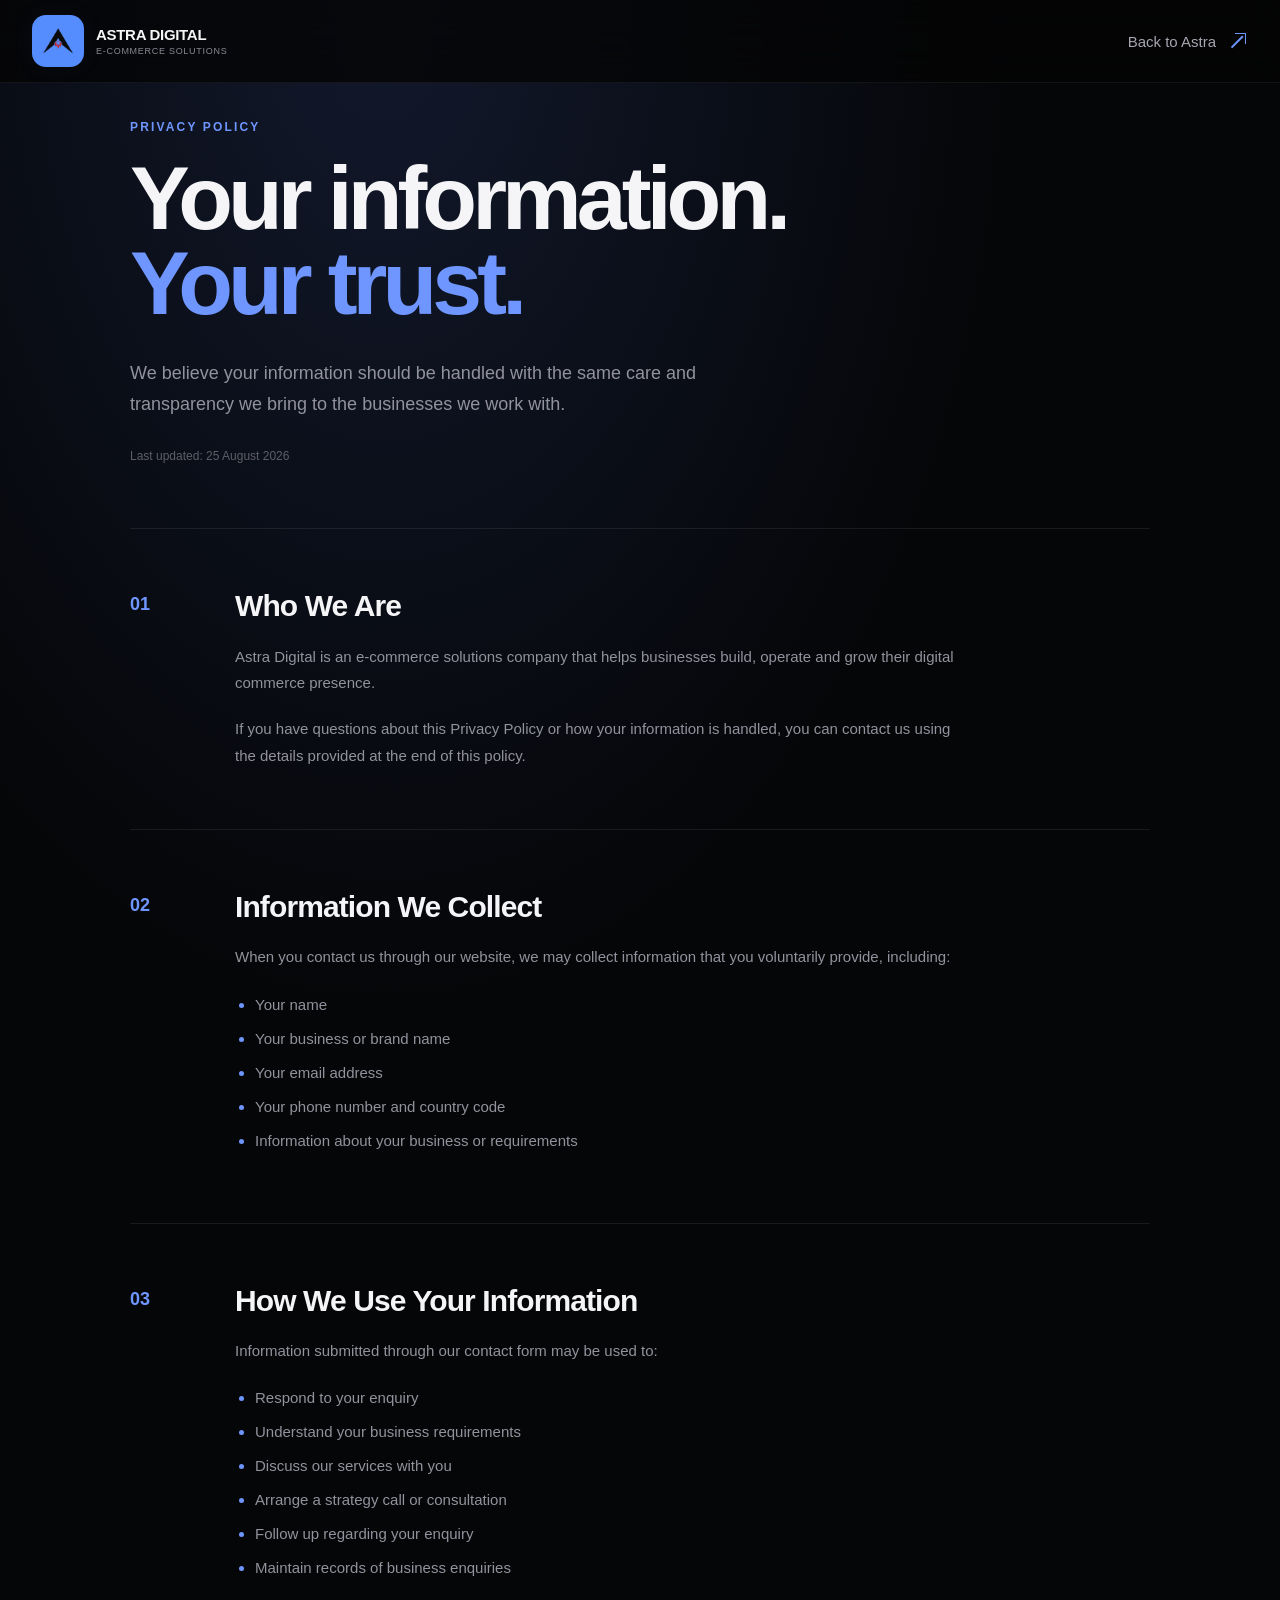
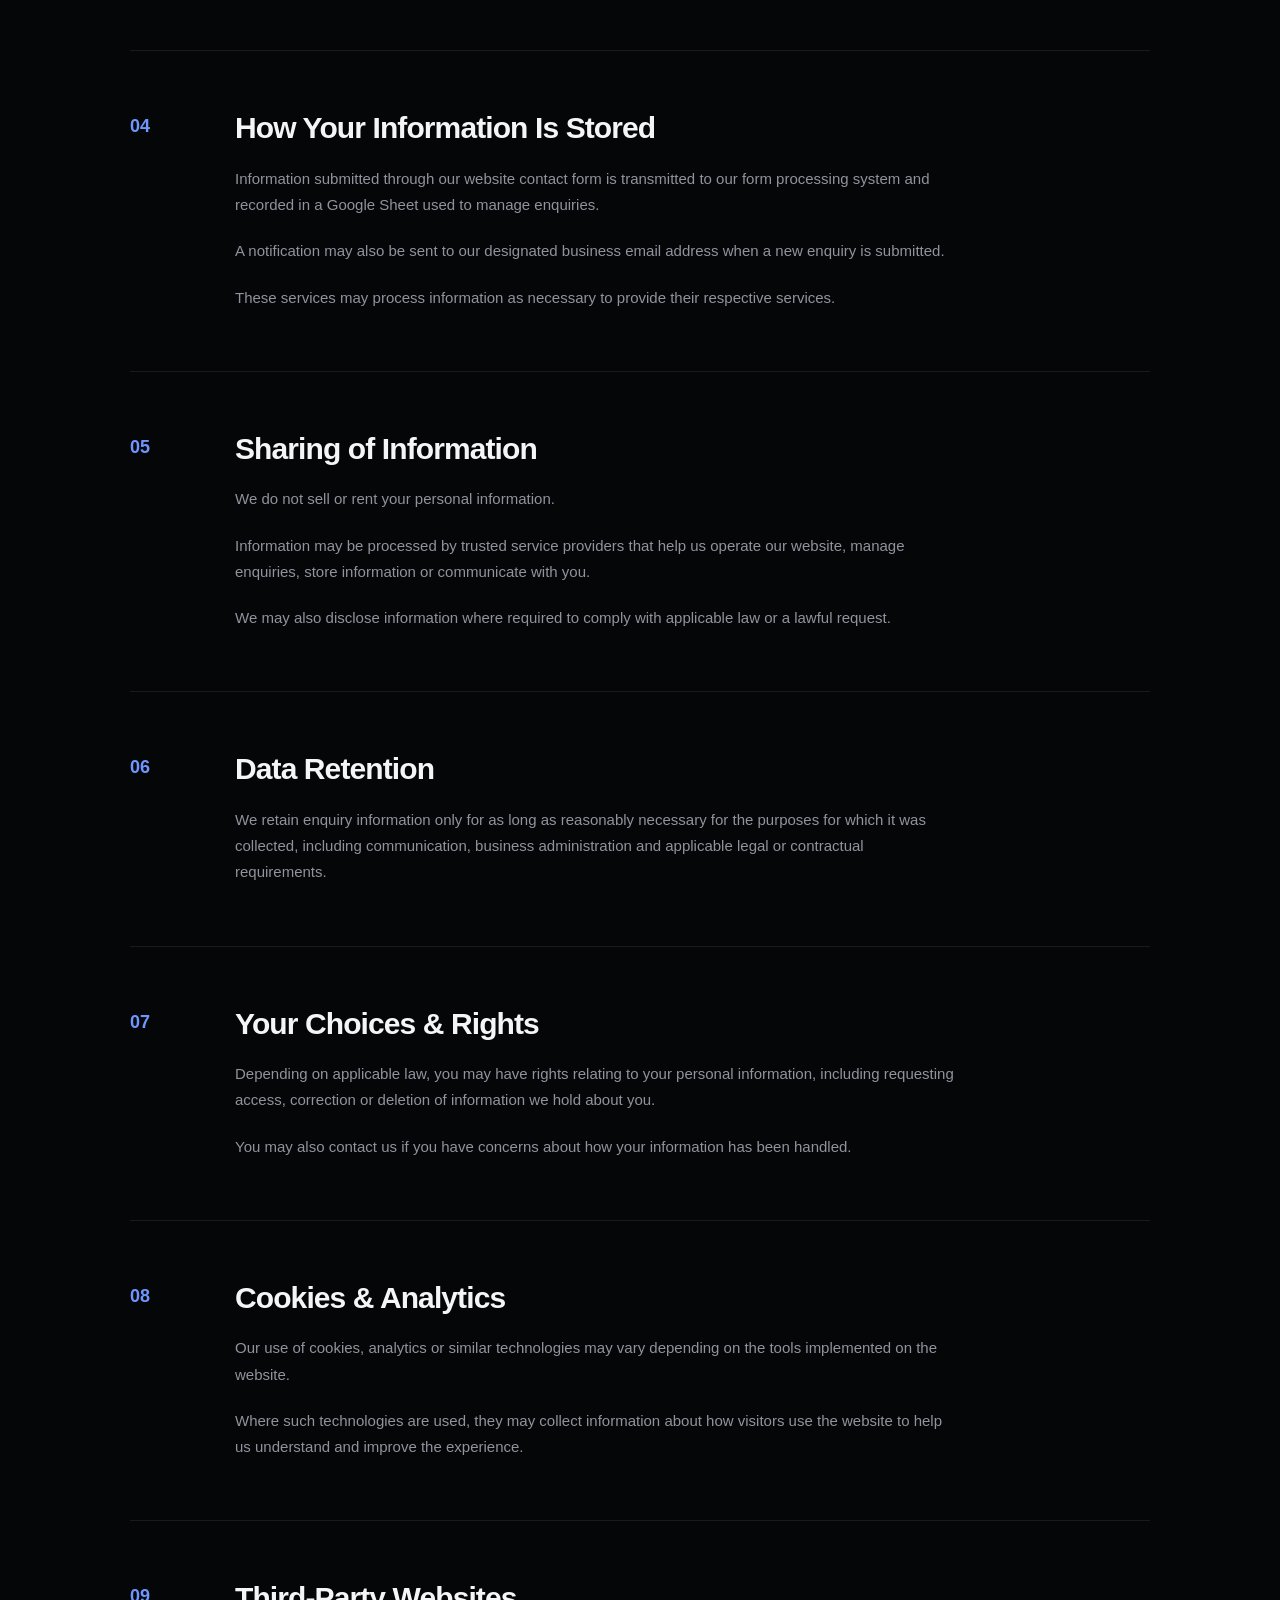
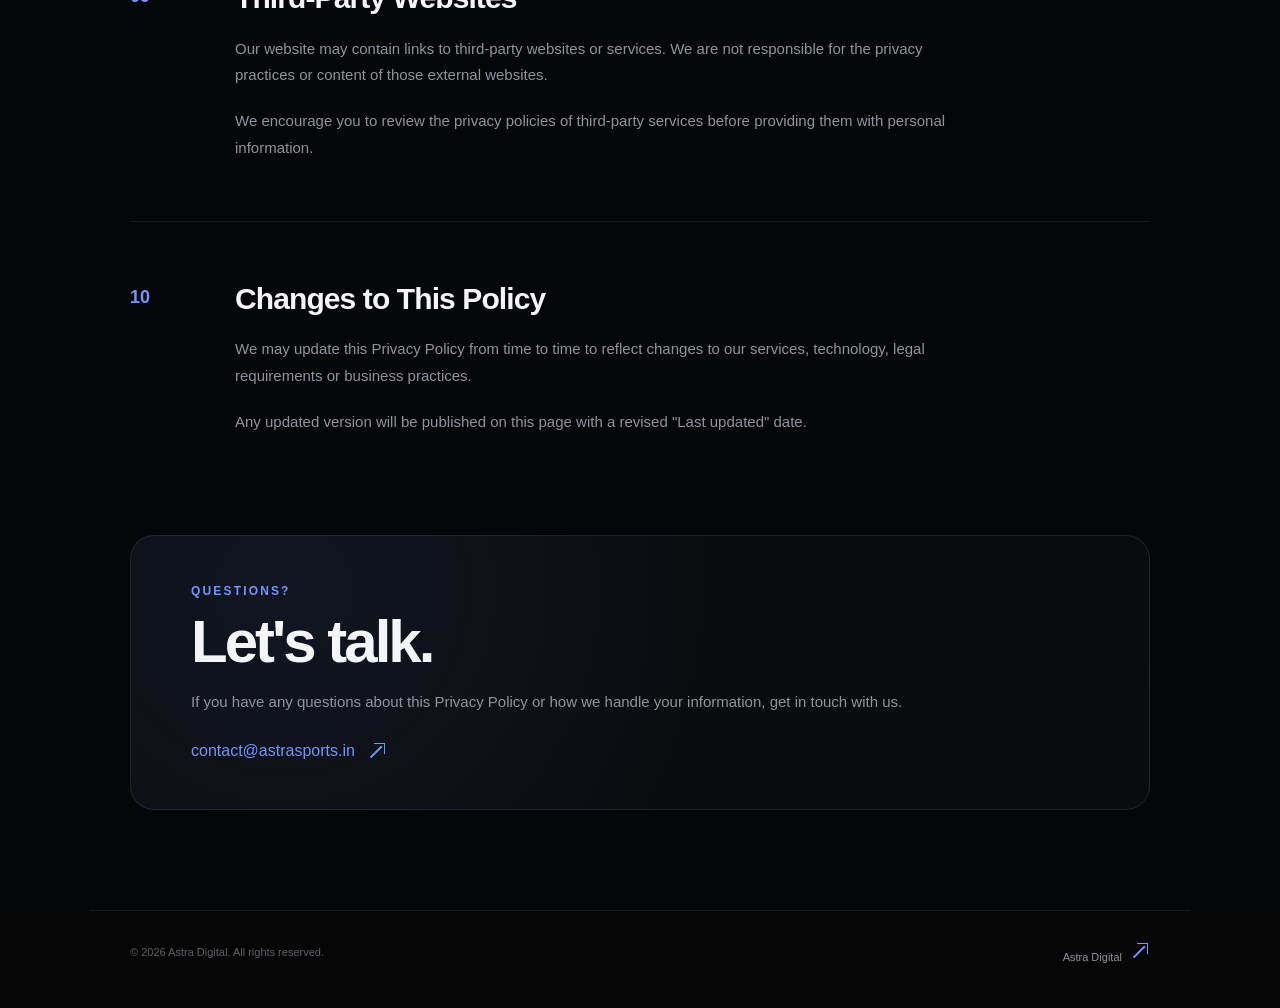
==== commit c5e549a3: "Update website design and mobile experience" ====
--- a/privacy-policy.html
+++ b/privacy-policy.html
@@ -43,7 +43,7 @@
 
     <a href="index.html" class="privacy-back">
       Back to Astra
-      <span>↗</span>
+      <span class="arrow arrow-diagonal" aria-hidden="true"></span>
     </a>
 
   </div>
@@ -366,7 +366,7 @@
                     class="privacy-email"
                 >
                     contact@astrasports.in
-                    <span>↗</span>
+                    <span class="arrow arrow-diagonal" aria-hidden="true"></span>
                 </a>
 
             </section>
@@ -388,7 +388,7 @@
 
         <a href="index.html">
             Astra Digital
-            <span>↗</span>
+           <span class="arrow arrow-diagonal" aria-hidden="true"></span>
         </a>
 
     </footer>
--- a/css/styles.css
+++ b/css/styles.css
@@ -2225,6 +2225,8 @@
 .faq-section {
   border-top:
     1px solid rgba(255, 255, 255, 0.05);
+
+  padding-top: 80px;
 }
 
 .faq-grid {
@@ -2362,6 +2364,19 @@
 .faq-item[open] summary span {
     color: #6f96ff;
     transform: rotate(45deg);
+}
+
+/* =====================================================
+   FAQ — MOBILE SPACING
+===================================================== */
+
+@media (max-width: 768px) {
+
+    .faq-section {
+        padding-top: 40px !important;
+        padding-bottom: 70px;
+    }
+
 }
 
 /* =========================================================
@@ -2948,7 +2963,7 @@
   }
 
   .section {
-    padding: 85px 0;
+    padding: 45px 0;
   }
 
 
@@ -3483,7 +3498,7 @@
   .faq-grid {
     grid-template-columns: 1fr;
 
-    gap: 40px;
+    gap: 0px;
   }
 
   .faq-item summary {
@@ -3495,12 +3510,16 @@
 
   /* CONTACT */
 
+  .contact-form {
+  padding: 30px 24px;
+}
+
   .contact-section {
     padding-bottom: 90px;
   }
 
   .contact-wrapper {
-    padding: 30px 22px;
+    padding: 30px 0px;
 
     border-radius: 20px;
   }
@@ -5106,4 +5125,57 @@
         display: flex !important;
     }
 
+}
+
+/* =====================================================
+   UNIVERSAL DIAGONAL ARROW
+   CSS DRAWN — IOS SAFE
+===================================================== */
+
+.arrow-diagonal {
+    position: relative;
+
+    display: inline-block;
+
+    width: 20px;
+    height: 20px;
+
+    flex-shrink: 0;
+
+    transition:
+        transform 0.3s ease;
+}
+
+/* Arrow head */
+.arrow-diagonal::before {
+    content: "";
+
+    position: absolute;
+
+    width: 10px;
+    height: 10px;
+
+    top: 2px;
+    right: 2px;
+
+    border-top: 1.5px solid currentColor;
+    border-right: 1.5px solid currentColor;
+}
+
+/* Arrow shaft */
+.arrow-diagonal::after {
+    content: "";
+
+    position: absolute;
+
+    width: 16px;
+    height: 1.5px;
+
+    top: 10px;
+    left: 1px;
+
+    background: currentColor;
+
+    transform: rotate(-45deg);
+    transform-origin: center;
 }
--- a/css/privacy-policy.css
+++ b/css/privacy-policy.css
@@ -419,4 +419,45 @@
         gap: 12px;
     }
 
+}
+
+.arrow-diagonal {
+    position: relative;
+    display: inline-block;
+    width: 20px;
+    height: 20px;
+    flex-shrink: 0;
+    color: #6f96ff;
+    transition: transform 0.3s ease;
+}
+
+.arrow-diagonal::before {
+    content: "";
+
+    position: absolute;
+
+    width: 10px;
+    height: 10px;
+
+    top: 2px;
+    right: 2px;
+
+    border-top: 1.5px solid currentColor;
+    border-right: 1.5px solid currentColor;
+}
+
+.arrow-diagonal::after {
+    content: "";
+
+    position: absolute;
+
+    width: 16px;
+    height: 1.5px;
+
+    top: 10px;
+    left: 1px;
+
+    background: currentColor;
+
+    transform: rotate(-45deg);
 }
